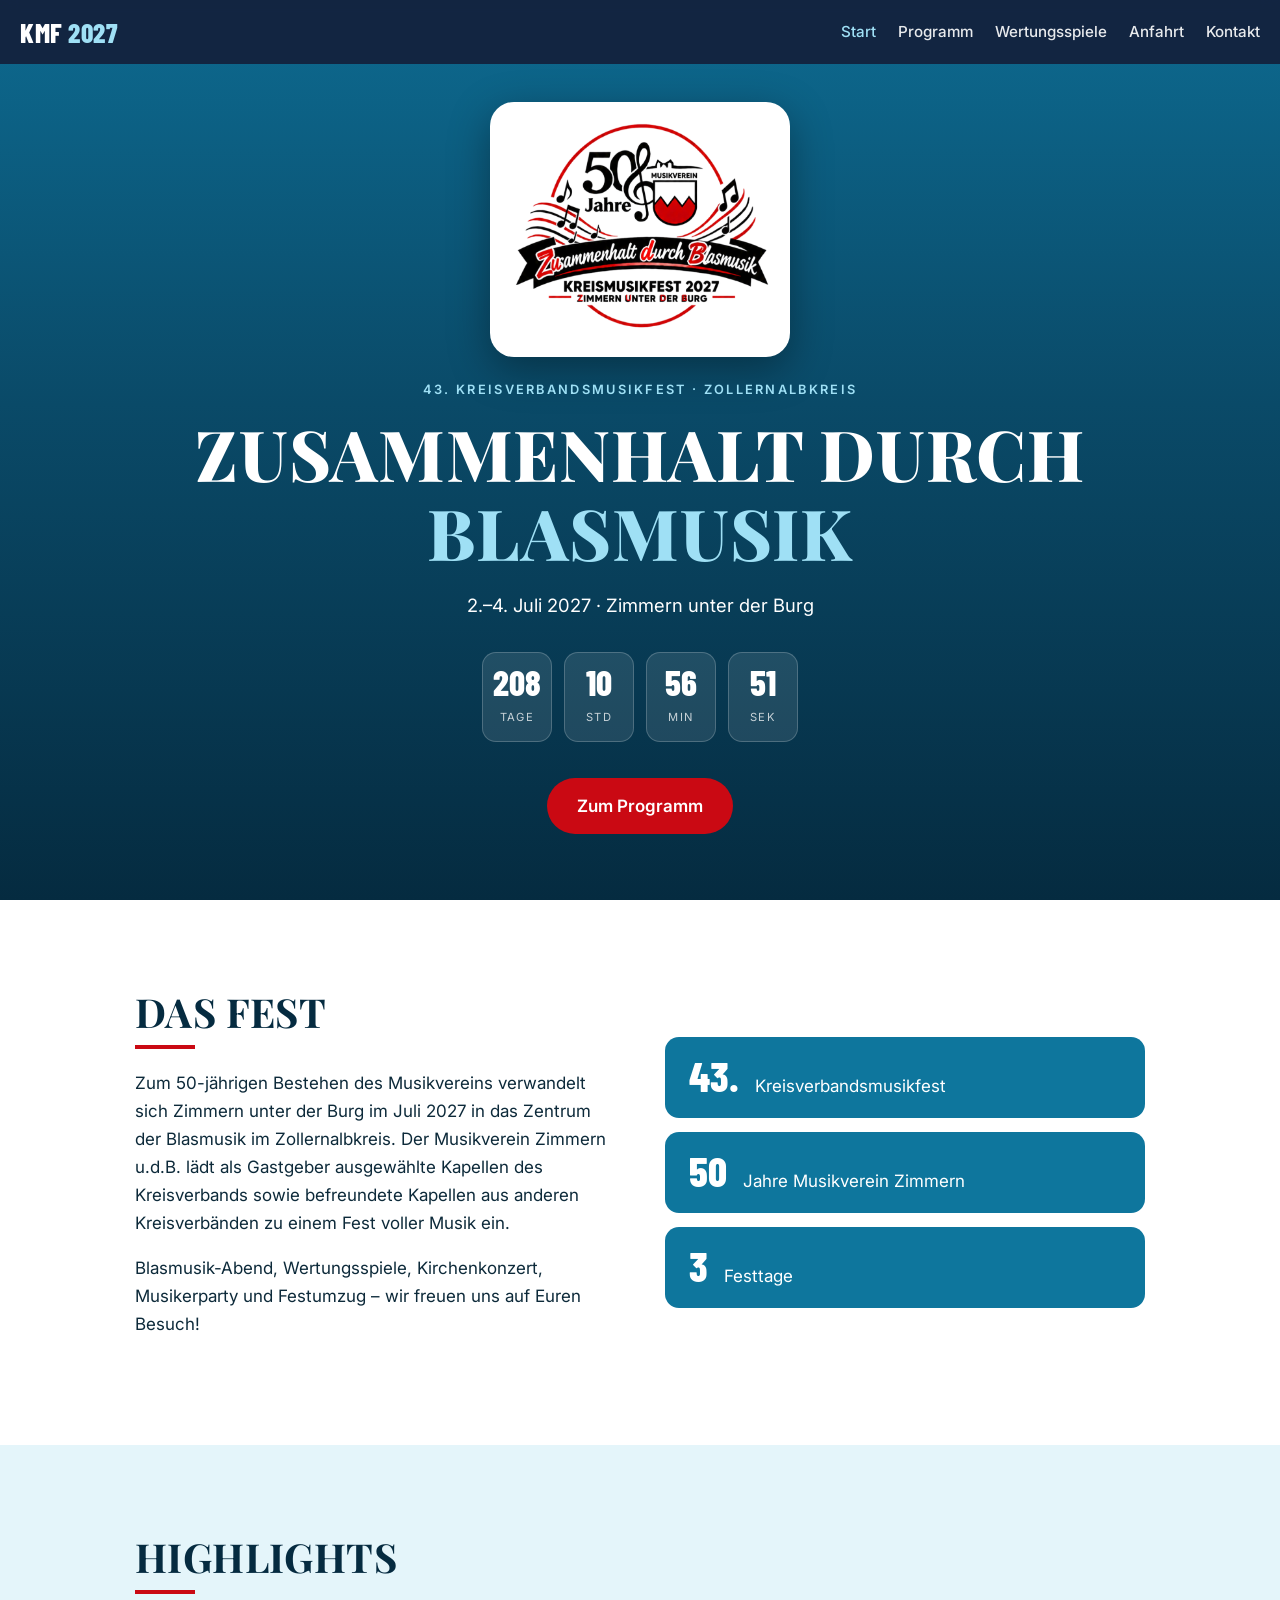
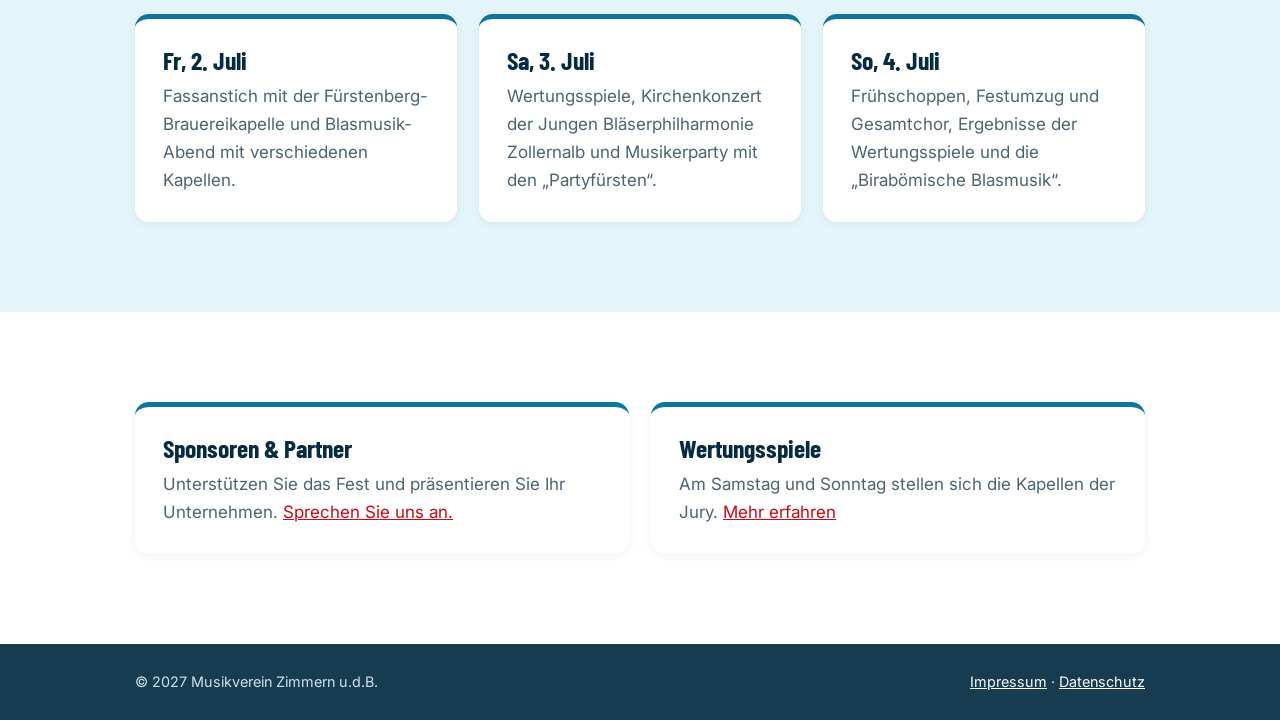
==== index.html @ 0b4ef9af "Pin countdown to German summer time (UTC+2) Co-Authored-By: Claude Sonnet 5.5 <noreply@anthropic.com" ====
<!doctype html>
<html lang="de">
<head>
  <meta charset="utf-8">
  <meta name="viewport" content="width=device-width, initial-scale=1">
  <title>Kreisverbandsmusikfest 2027 – Zimmern unter der Burg</title>
  <meta name="description" content="Kreisverbandsmusikfest 2027 im Zollernalbkreis – ausgerichtet vom Musikverein Zimmern u.d.B.">
  <link rel="preconnect" href="https://fonts.googleapis.com">
  <link rel="preconnect" href="https://fonts.gstatic.com" crossorigin>
  <link href="https://fonts.googleapis.com/css2?family=Barlow+Condensed:wght@600;700;800&family=Playfair+Display:wght@600;700&family=Inter:wght@400;500;600&display=swap" rel="stylesheet">
  <link rel="icon" type="image/png" href="assets/logo.png">
  <link rel="stylesheet" href="css/style.css">
</head>
<body>

<header class="site-header" id="top">
  <a class="brand" href="index.html">KMF <span>2027</span></a>
  <button class="nav-toggle" aria-label="Menü" aria-expanded="false" aria-controls="nav"><span></span><span></span><span></span></button>
  <nav id="nav">
    <a href="index.html" aria-current="page">Start</a>
    <a href="programm.html">Programm</a>
    <a href="wertungsspiele.html">Wertungsspiele</a>
    <a href="anfahrt.html">Anfahrt</a>
    <a href="kontakt.html">Kontakt</a>
  </nav>
</header>

<main>
  <section class="hero">
    <div class="hero-inner">
      <img class="hero-logo" src="assets/logo.png" width="861" height="722" alt="Logo Kreismusikfest 2027 – 50 Jahre Musikverein Zimmern unter der Burg – Zusammenhalt durch Blasmusik">
      <p class="eyebrow">43. Kreisverbandsmusikfest · Zollernalbkreis</p>
      <h1>Zusammenhalt durch <em>Blasmusik</em></h1>
      <p class="hero-date"><span id="festDateText">2.–4. Juli 2027</span> · Zimmern unter der Burg</p>
      <div class="countdown" id="countdown" data-target="2027-07-02T18:00:00+02:00" aria-live="off">
        <div><b id="cd-d">–</b><small>Tage</small></div>
        <div><b id="cd-h">–</b><small>Std</small></div>
        <div><b id="cd-m">–</b><small>Min</small></div>
        <div><b id="cd-s">–</b><small>Sek</small></div>
      </div>
      <a class="btn" href="programm.html">Zum Programm</a>
    </div>
  </section>

  <section id="fest" class="section">
    <div class="wrap two-col">
      <div>
        <h2>Das Fest</h2>
        <p>Zum 50-jährigen Bestehen des Musikvereins verwandelt sich Zimmern unter der Burg im Juli 2027 in das Zentrum der Blasmusik im Zollernalbkreis. Der Musikverein Zimmern u.d.B. lädt als Gastgeber ausgewählte Kapellen des Kreisverbands sowie befreundete Kapellen aus anderen Kreisverbänden zu einem Fest voller Musik ein.</p>
        <p>Blasmusik-Abend, Wertungsspiele, Kirchenkonzert, Musikerparty und Festumzug – wir freuen uns auf Euren Besuch!</p>
      </div>
      <ul class="facts">
        <li><b>43.</b><span>Kreisverbandsmusikfest</span></li>
        <li><b>50</b><span>Jahre Musikverein Zimmern</span></li>
        <li><b>3</b><span>Festtage</span></li>
      </ul>
    </div>
  </section>

  <section class="section alt">
    <div class="wrap">
      <h2>Highlights</h2>
      <div class="cards three">
        <a class="card link" href="programm.html#freitag"><h3>Fr, 2. Juli</h3><p>Fassanstich mit der Fürstenberg-Brauereikapelle und Blasmusik-Abend mit verschiedenen Kapellen.</p></a>
        <a class="card link" href="programm.html#samstag"><h3>Sa, 3. Juli</h3><p>Wertungsspiele, Kirchenkonzert der Jungen Bläserphilharmonie Zollernalb und Musikerparty mit den „Partyfürsten“.</p></a>
        <a class="card link" href="programm.html#sonntag"><h3>So, 4. Juli</h3><p>Frühschoppen, Festumzug und Gesamtchor, Ergebnisse der Wertungsspiele und die „Birabömische Blasmusik“.</p></a>
      </div>
    </div>
  </section>

  <section id="partner" class="section">
    <div class="wrap cards">
      <div class="card"><h3>Sponsoren &amp; Partner</h3><p>Unterstützen Sie das Fest und präsentieren Sie Ihr Unternehmen. <a href="kontakt.html">Sprechen Sie uns an.</a></p></div>
      <div class="card"><h3>Wertungsspiele</h3><p>Am Samstag und Sonntag stellen sich die Kapellen der Jury. <a href="wertungsspiele.html">Mehr erfahren</a></p></div>
    </div>
  </section>
</main>

<footer>
  <div class="wrap">
    <span>© 2027 Musikverein Zimmern u.d.B.</span>
    <span><a href="impressum.html">Impressum</a> · <a href="datenschutz.html">Datenschutz</a></span>
  </div>
</footer>

<script src="js/main.js"></script>
</body>
</html>
---- css/style.css ----
:root {
  --navy: #052b40;
  --navy-2: #0d6a90;
  --blue: #0e769d;
  --band: #173c4f;
  --red: #ca0913;
  --accent: #9fe0f5;
  --bg: #fff;
  --alt: #e4f5fa;
  --text: #0d2a3a;
  --muted: #4a6472;
  --radius: 14px;
}
* { box-sizing: border-box; }
html { scroll-behavior: smooth; scroll-padding-top: 72px; }
body { margin: 0; font: 17px/1.65 Inter, system-ui, sans-serif; color: var(--text); background: var(--bg); }
h3, .brand { font-family: "Barlow Condensed", Impact, sans-serif; line-height: 1.05; }
a { color: var(--red); }
.wrap { max-width: 1050px; margin: 0 auto; padding: 0 20px; }

/* header */
.site-header { position: fixed; inset: 0 0 auto 0; z-index: 10; height: 64px; display: flex; align-items: center; justify-content: space-between; padding: 0 20px; background: rgba(20,33,61,.94); backdrop-filter: blur(8px); }
.brand { color: #fff; text-decoration: none; font-size: 1.7rem; font-weight: 800; letter-spacing: .02em; }
.brand span { color: var(--accent); }
nav { display: flex; gap: 22px; }
nav a { color: #fff; text-decoration: none; font-weight: 500; font-size: .95rem; opacity: .9; }
nav a:hover { color: var(--accent); opacity: 1; }
.nav-toggle { display: none; background: none; border: 0; padding: 8px; cursor: pointer; }
.nav-toggle span { display: block; width: 24px; height: 2px; background: #fff; margin: 5px 0; }

/* hero */
.hero { min-height: 100svh; display: grid; place-items: center; text-align: center; color: #fff; padding: 100px 20px 60px;
  background: linear-gradient(180deg, var(--navy-2) 0%, #0a4a68 45%, var(--navy) 100%); }
.eyebrow { text-transform: uppercase; letter-spacing: .18em; font-size: .8rem; color: var(--accent); font-weight: 600; margin: 0 0 14px; }
.hero h1 { font-size: clamp(3rem, 10vw, 7rem); font-weight: 800; margin: 0 0 18px; text-transform: uppercase; }
.hero h1 em { font-style: normal; color: var(--accent); }
.hero-date { font-size: 1.15rem; margin: 0 0 32px; }
.countdown { display: flex; justify-content: center; gap: 12px; margin-bottom: 36px; }
.countdown div { background: rgba(255,255,255,.1); border: 1px solid rgba(255,255,255,.2); border-radius: var(--radius); padding: 12px 8px; min-width: 70px; }
.countdown b { display: block; font: 800 2.2rem/1 "Barlow Condensed", sans-serif; }
.countdown small { font-size: .7rem; text-transform: uppercase; letter-spacing: .12em; opacity: .75; }
.btn { display: inline-block; background: var(--red); color: #fff; font-weight: 600; padding: 14px 30px; border-radius: 999px; text-decoration: none; transition: transform .15s, box-shadow .15s; }
.btn:hover { transform: translateY(-2px); box-shadow: 0 8px 20px rgba(0,0,0,.25); }
.btn.ghost { background: transparent; border: 2px solid var(--red); color: var(--red); }

/* sections */
.section { padding: 90px 0; }
.section.alt { background: var(--alt); }
h2 { font-size: clamp(2.2rem, 5vw, 3.2rem); text-transform: uppercase; color: var(--navy); margin: 0 0 20px; }
h2::after { content: ""; display: block; width: 60px; height: 4px; background: var(--red); margin-top: 10px; }
.two-col { display: grid; grid-template-columns: 1fr 1fr; gap: 50px; align-items: center; }
.facts { list-style: none; margin: 0; padding: 0; display: grid; gap: 14px; }
.facts li { background: var(--blue); color: #fff; border-radius: var(--radius); padding: 18px 24px; display: flex; align-items: baseline; gap: 16px; }
.facts b { font: 800 2.6rem/1 "Barlow Condensed", sans-serif; color: #fff; }
.note { color: var(--muted); margin-top: 0; }

/* program */
.tabs { display: flex; flex-wrap: wrap; gap: 8px; margin: 24px 0; }
.tabs button { font: 600 1rem Inter, sans-serif; border: 2px solid var(--navy); background: transparent; color: var(--navy); padding: 8px 22px; border-radius: 999px; cursor: pointer; }
.tabs button[aria-selected="true"] { background: var(--navy); color: #fff; }
.day article { display: flex; gap: 22px; background: #fff; border-radius: var(--radius); padding: 18px 22px; margin-bottom: 12px; border-left: 5px solid var(--red); box-shadow: 0 2px 10px rgba(20,33,61,.06); }
.day time { font: 800 1.7rem/1.2 "Barlow Condensed", sans-serif; color: var(--red); min-width: 64px; }
.day h3 { margin: 0 0 4px; font-size: 1.4rem; color: var(--navy); }
.day p { margin: 0; color: var(--muted); }
[hidden] { display: none !important; }

.map { width: 100%; height: 320px; border: 0; border-radius: var(--radius); }
.cards { display: grid; grid-template-columns: repeat(2, 1fr); gap: 22px; }
.card { background: #fff; border-radius: var(--radius); padding: 28px; box-shadow: 0 2px 10px rgba(20,33,61,.06); border-top: 5px solid var(--blue); }
.card h3 { font-size: 1.6rem; color: var(--navy); margin: 0 0 8px; }
.card p { margin: 0; color: var(--muted); }

footer { background: var(--band); color: #cfe3ec; padding: 26px 0; font-size: .9rem; }
footer .wrap { display: flex; justify-content: space-between; flex-wrap: wrap; gap: 10px; }
footer a { color: #fff; }

/* mobile */
@media (max-width: 800px) {
  .nav-toggle { display: block; }
  nav { position: absolute; top: 64px; left: 0; right: 0; flex-direction: column; gap: 0; background: var(--navy); display: none; }
  nav.open { display: flex; }
  nav a { padding: 16px 20px; border-top: 1px solid rgba(255,255,255,.1); }
  .two-col, .cards { grid-template-columns: 1fr; gap: 28px; }
  .section { padding: 64px 0; }
  .countdown { gap: 8px; }
  .countdown div { min-width: 62px; }
}
@media (prefers-reduced-motion: reduce) { html { scroll-behavior: auto; } .btn { transition: none; } }

/* legal pages */
.legal { max-width: 760px; }
.legal h3 { font-size: 1.5rem; font-weight: 700; letter-spacing: .01em; color: var(--navy); margin: 2rem 0 .4rem; }
.legal p { margin: 0 0 1rem; }

/* sub pages */
nav a[aria-current="page"] { color: var(--accent); opacity: 1; }
.page-head { background: linear-gradient(160deg, var(--navy-2), var(--navy)); color: #fff; padding: 120px 0 44px; }
.page-head h1 { font-size: clamp(2.4rem, 7vw, 4rem); text-transform: uppercase; margin: 0 0 6px; }
.page-head p { margin: 0; color: var(--accent); font-weight: 500; }
.cards.three { grid-template-columns: repeat(3, 1fr); }
.card.link { text-decoration: none; color: inherit; transition: transform .15s, box-shadow .15s; }
.card.link:hover { transform: translateY(-3px); box-shadow: 0 10px 24px rgba(20,33,61,.14); }
.two-col.top { align-items: start; }

/* contact form */
.form { display: grid; gap: 16px; }
.form label { display: grid; gap: 6px; font-weight: 500; font-size: .95rem; }
.form input[type=text], .form input[type=email], .form textarea { font: inherit; padding: 12px 14px; border: 2px solid #d5d9e3; border-radius: 10px; background: #fff; color: var(--text); }
.form input:focus, .form textarea:focus { outline: none; border-color: var(--navy); }
.form .check { display: flex; gap: 10px; align-items: flex-start; font-weight: 400; font-size: .88rem; color: var(--muted); }
.form .check input { margin-top: 5px; }
.form .btn { border: 0; cursor: pointer; font: 600 1rem Inter, sans-serif; justify-self: start; }
.form .btn:disabled { opacity: .6; cursor: wait; }
.hp { position: absolute; left: -9999px; width: 1px; height: 1px; overflow: hidden; }
.form-status { margin: 0; font-weight: 500; min-height: 1.5em; }
.form-status.ok { color: #1b7a3d; }
.form-status.err { color: var(--red); }

@media (max-width: 800px) {
  .cards.three { grid-template-columns: 1fr; }
  .page-head { padding-top: 100px; }
}

/* logo & flyer content */
.hero-logo { display: block; width: min(300px, 70vw); height: auto; margin: 0 auto 22px; background: #fff; border-radius: 24px; padding: 10px; box-shadow: 0 12px 40px rgba(0,0,0,.35); }
.hero h1 { font-size: clamp(2.6rem, 8vw, 5.5rem); }
.hero { padding-top: 96px; }
.day-card { display: flex; gap: 26px; align-items: flex-start; background: #fff; border-radius: var(--radius); padding: 22px 26px; margin-bottom: 18px; border-left: 6px solid var(--red); box-shadow: 0 2px 10px rgba(20,33,61,.08); }
.day-card .date { text-align: center; min-width: 70px; color: var(--navy); }
.day-card .date b { display: block; font: 800 3.4rem/1 "Barlow Condensed", sans-serif; }
.day-card .date span { text-transform: uppercase; font-weight: 600; letter-spacing: .08em; font-size: .85rem; }
.day-card h2 { font-size: 2rem; margin: 0 0 8px; }
.day-card h2::after { display: none; }
.day-card ul { margin: 0; padding-left: 20px; }
.day-card li { margin-bottom: 4px; }
@media (max-width: 600px) { .day-card { flex-direction: column; gap: 10px; } .day-card .date { text-align: left; } .day-card .date b, .day-card .date span { display: inline; } .day-card .date b { font-size: 2.6rem; margin-right: 6px; } }

/* flyer-style serif titles */
h1, h2 { font-family: "Playfair Display", Georgia, serif; font-weight: 700; line-height: 1.12; letter-spacing: .01em; }
.hero h1 { font-size: clamp(2.1rem, 6.2vw, 4.4rem); }
.page-head h1 { font-size: clamp(2rem, 6vw, 3.2rem); }
h2 { font-size: clamp(1.7rem, 4vw, 2.5rem); }
.day-card h2 { font-size: 1.7rem; }
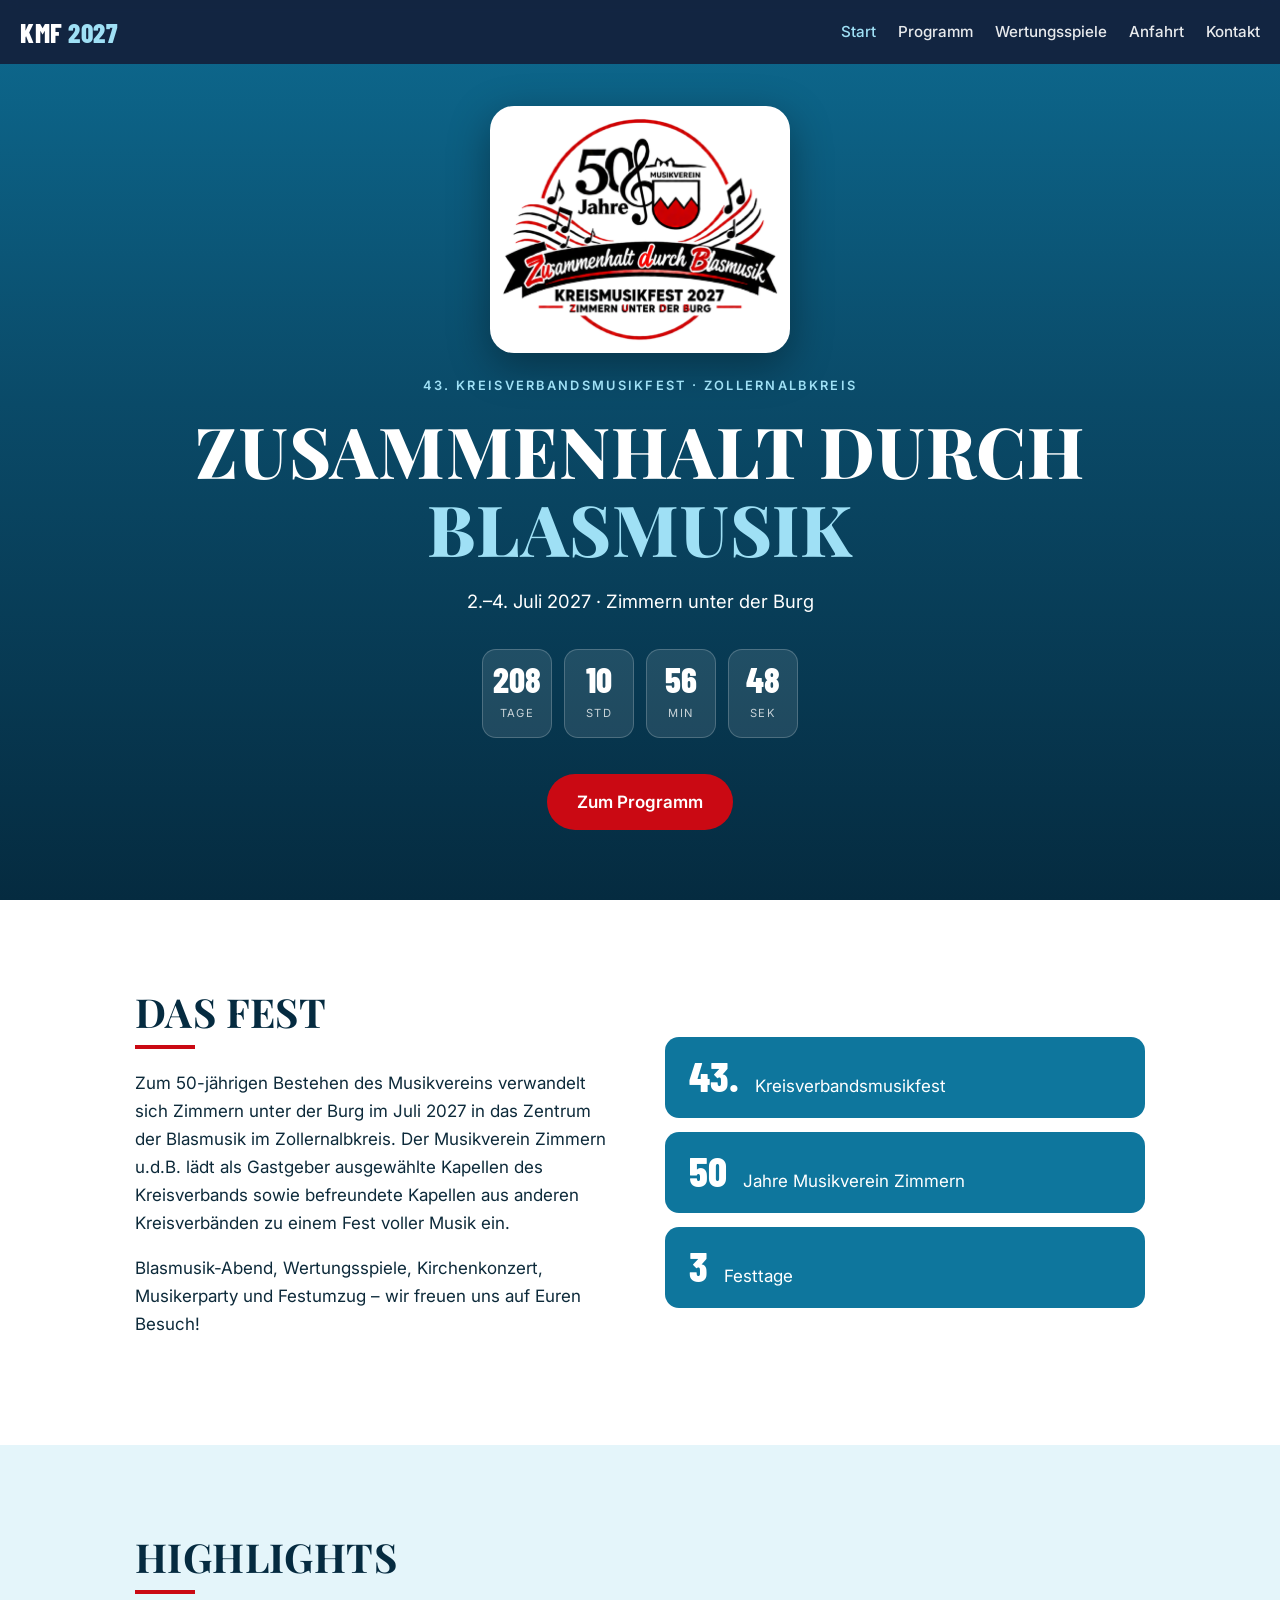
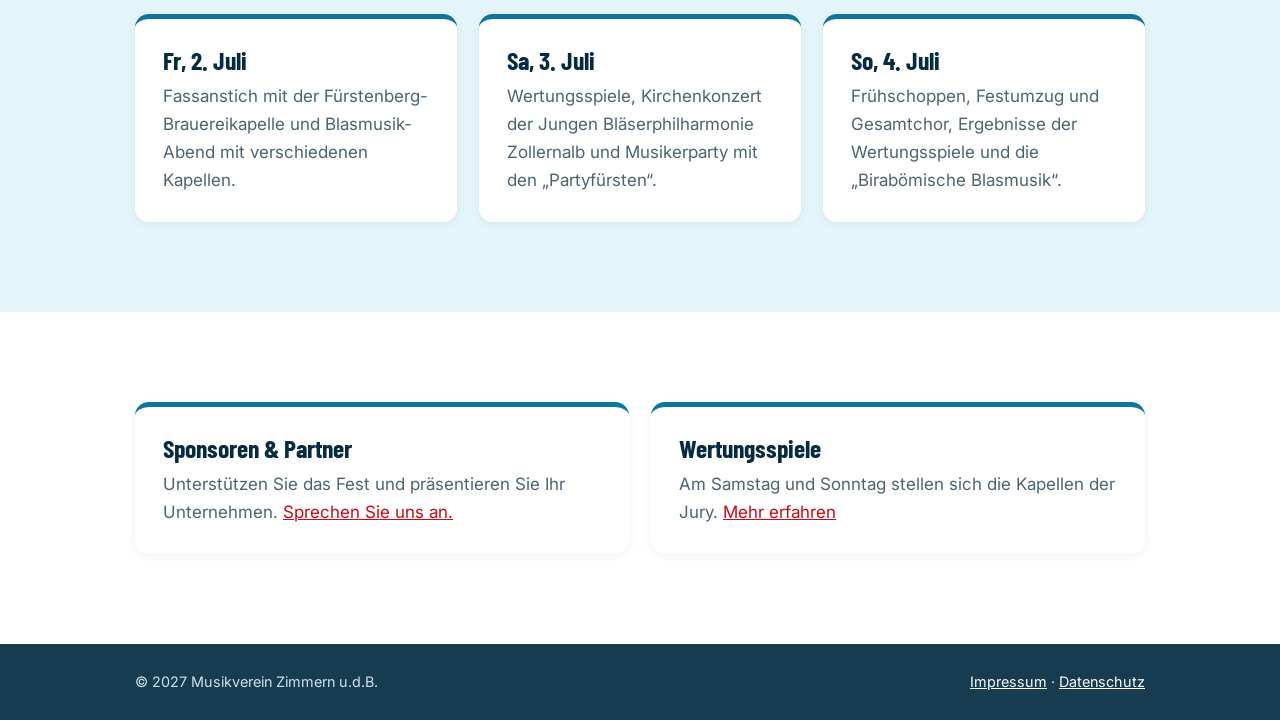
==== commit 397df396: "Use official festival logo and add band logos to program Co-Authored-By: Claude Sonnet 5.5 <noreply@" ====
--- a/index.html
+++ b/index.html
@@ -28,7 +28,7 @@
 <main>
   <section class="hero">
     <div class="hero-inner">
-      <img class="hero-logo" src="assets/logo.png" width="861" height="722" alt="Logo Kreismusikfest 2027 – 50 Jahre Musikverein Zimmern unter der Burg – Zusammenhalt durch Blasmusik">
+      <img class="hero-logo" src="assets/logo.png" width="1125" height="913" alt="Logo Kreismusikfest 2027 – 50 Jahre Musikverein Zimmern unter der Burg – Zusammenhalt durch Blasmusik">
       <p class="eyebrow">43. Kreisverbandsmusikfest · Zollernalbkreis</p>
       <h1>Zusammenhalt durch <em>Blasmusik</em></h1>
       <p class="hero-date"><span id="festDateText">2.–4. Juli 2027</span> · Zimmern unter der Burg</p>
--- a/css/style.css
+++ b/css/style.css
@@ -141,3 +141,9 @@
 .page-head h1 { font-size: clamp(2rem, 6vw, 3.2rem); }
 h2 { font-size: clamp(1.7rem, 4vw, 2.5rem); }
 .day-card h2 { font-size: 1.7rem; }
+
+/* band logos in the program */
+.day-card > div:nth-child(2) { flex: 1; }
+.day-logos { margin-left: auto; display: flex; align-items: center; align-self: center; }
+.day-logos img { height: 96px; width: auto; max-width: 200px; object-fit: contain; }
+@media (max-width: 600px) { .day-logos { margin-left: 0; } .day-logos img { height: 80px; } }
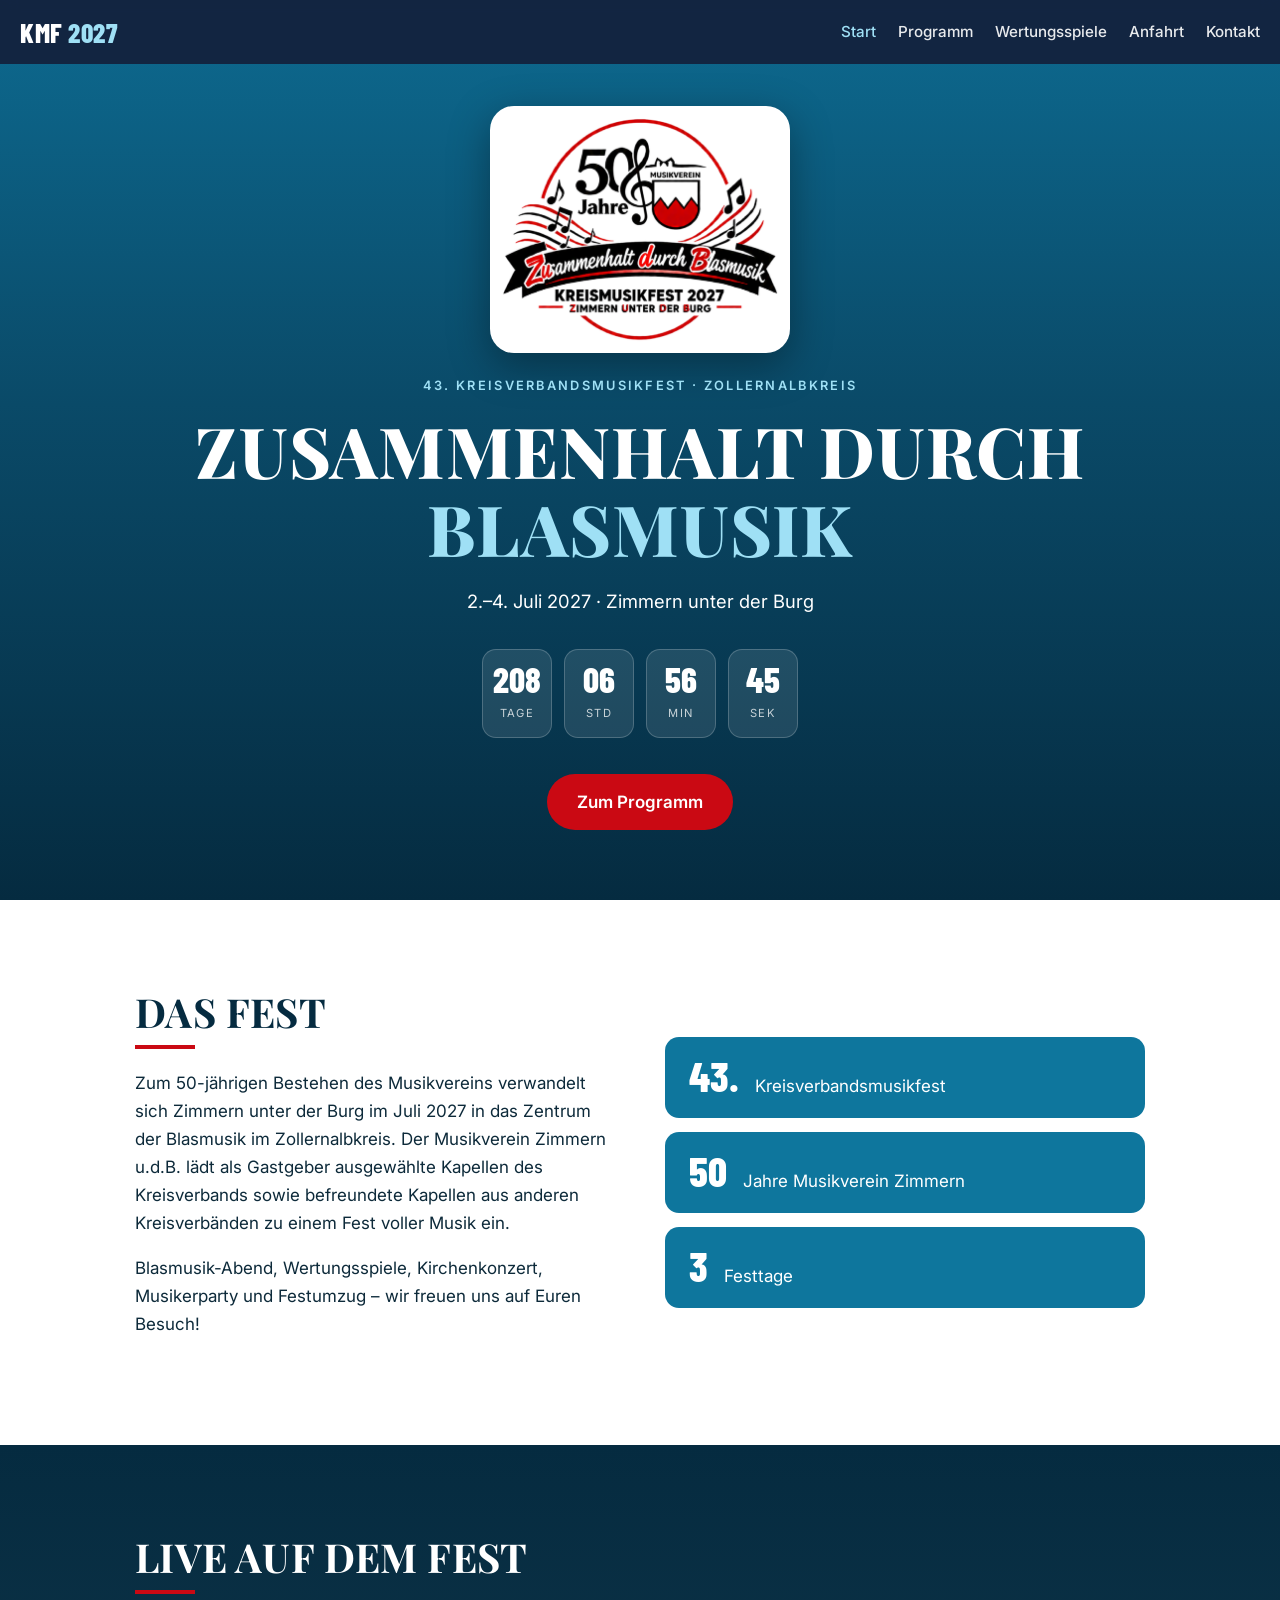
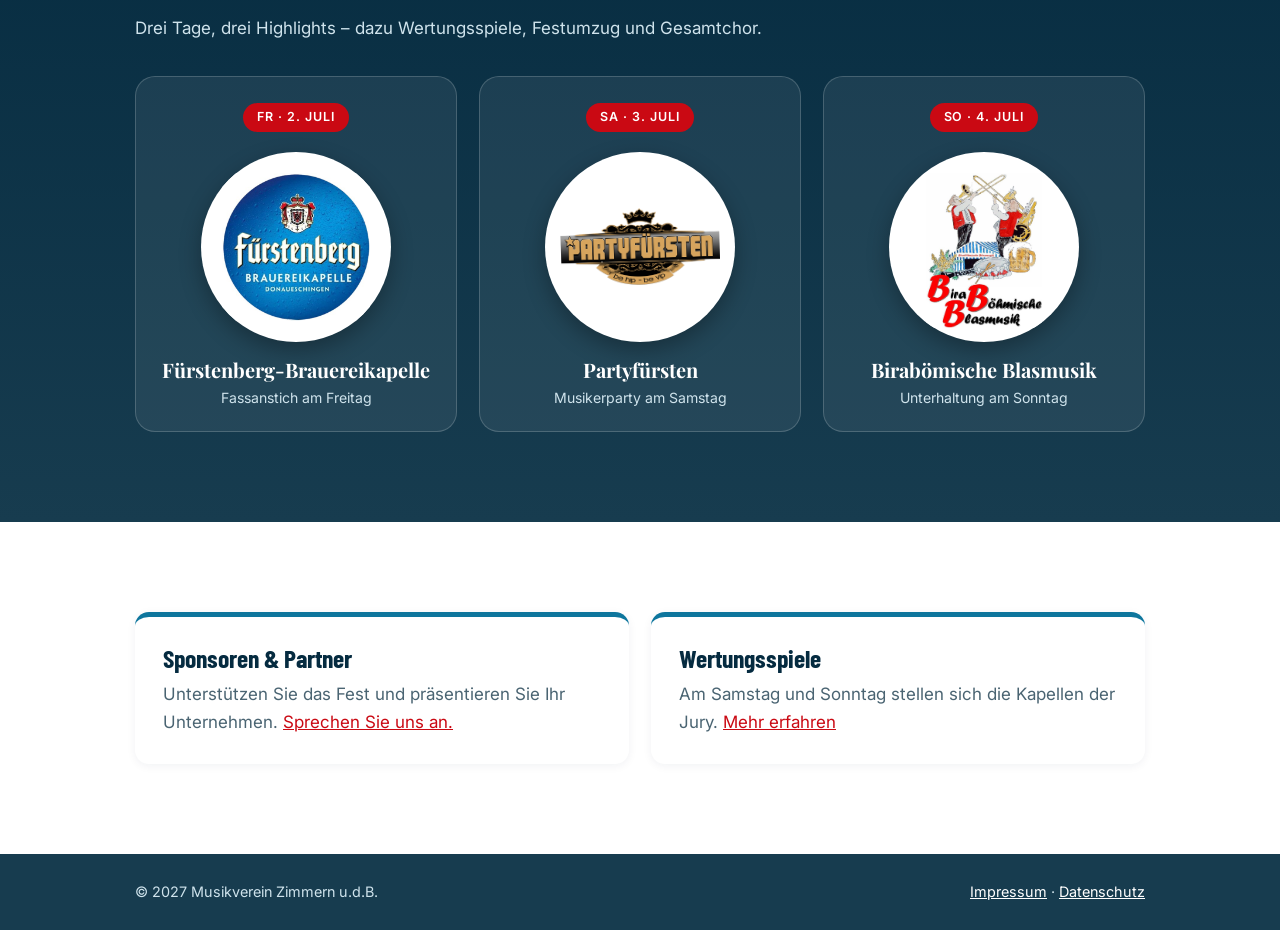
==== commit f5ddf156: "Add band lineup with logos to start page, countdown to 14:00 Co-Authored-By: Claude Sonnet 5.5 <nore" ====
--- a/index.html
+++ b/index.html
@@ -32,7 +32,7 @@
       <p class="eyebrow">43. Kreisverbandsmusikfest · Zollernalbkreis</p>
       <h1>Zusammenhalt durch <em>Blasmusik</em></h1>
       <p class="hero-date"><span id="festDateText">2.–4. Juli 2027</span> · Zimmern unter der Burg</p>
-      <div class="countdown" id="countdown" data-target="2027-07-02T18:00:00+02:00" aria-live="off">
+      <div class="countdown" id="countdown" data-target="2027-07-02T14:00:00+02:00" aria-live="off">
         <div><b id="cd-d">–</b><small>Tage</small></div>
         <div><b id="cd-h">–</b><small>Std</small></div>
         <div><b id="cd-m">–</b><small>Min</small></div>
@@ -57,13 +57,29 @@
     </div>
   </section>
 
-  <section class="section alt">
+  <section class="section lineup">
     <div class="wrap">
-      <h2>Highlights</h2>
-      <div class="cards three">
-        <a class="card link" href="programm.html#freitag"><h3>Fr, 2. Juli</h3><p>Fassanstich mit der Fürstenberg-Brauereikapelle und Blasmusik-Abend mit verschiedenen Kapellen.</p></a>
-        <a class="card link" href="programm.html#samstag"><h3>Sa, 3. Juli</h3><p>Wertungsspiele, Kirchenkonzert der Jungen Bläserphilharmonie Zollernalb und Musikerparty mit den „Partyfürsten“.</p></a>
-        <a class="card link" href="programm.html#sonntag"><h3>So, 4. Juli</h3><p>Frühschoppen, Festumzug und Gesamtchor, Ergebnisse der Wertungsspiele und die „Birabömische Blasmusik“.</p></a>
+      <h2>Live auf dem Fest</h2>
+      <p class="lead">Drei Tage, drei Highlights – dazu Wertungsspiele, Festumzug und Gesamtchor.</p>
+      <div class="lineup-grid">
+        <a class="act" href="programm.html#freitag">
+          <span class="act-day">Fr · 2. Juli</span>
+          <span class="act-logo"><img src="assets/bands/fuerstenberg.jpg" alt="Fürstenberg-Brauereikapelle Donaueschingen" width="500" height="501" loading="lazy"></span>
+          <strong>Fürstenberg-Brauereikapelle</strong>
+          <small>Fassanstich am Freitag</small>
+        </a>
+        <a class="act" href="programm.html#samstag">
+          <span class="act-day">Sa · 3. Juli</span>
+          <span class="act-logo wide"><img src="assets/bands/partyfuersten.png" alt="Partyfürsten – be hip, be vip" width="700" height="338" loading="lazy"></span>
+          <strong>Partyfürsten</strong>
+          <small>Musikerparty am Samstag</small>
+        </a>
+        <a class="act" href="programm.html#sonntag">
+          <span class="act-day">So · 4. Juli</span>
+          <span class="act-logo"><img src="assets/bands/birabboehmische.jpg" alt="Birabömische Blasmusik" width="600" height="801" loading="lazy"></span>
+          <strong>Birabömische Blasmusik</strong>
+          <small>Unterhaltung am Sonntag</small>
+        </a>
       </div>
     </div>
   </section>
--- a/css/style.css
+++ b/css/style.css
@@ -147,3 +147,20 @@
 .day-logos { margin-left: auto; display: flex; align-items: center; align-self: center; }
 .day-logos img { height: 96px; width: auto; max-width: 200px; object-fit: contain; }
 @media (max-width: 600px) { .day-logos { margin-left: 0; } .day-logos img { height: 80px; } }
+
+/* lineup on the start page */
+.lineup { background: linear-gradient(180deg, var(--navy), var(--band)); color: #fff; }
+.lineup h2 { color: #fff; }
+.lineup .lead { color: #cfe3ec; margin: 0 0 34px; }
+.lineup-grid { display: grid; grid-template-columns: repeat(3, 1fr); gap: 22px; }
+.act { display: flex; flex-direction: column; align-items: center; text-align: center; gap: 6px; padding: 26px 22px 24px; border-radius: 20px; text-decoration: none; color: #fff; background: rgba(255,255,255,.07); border: 1px solid rgba(255,255,255,.18); transition: transform .2s, background .2s, box-shadow .2s; }
+.act:hover { transform: translateY(-6px); background: rgba(255,255,255,.13); box-shadow: 0 16px 34px rgba(0,0,0,.35); }
+.act-day { background: var(--red); color: #fff; font-weight: 600; font-size: .78rem; letter-spacing: .08em; text-transform: uppercase; padding: 4px 14px; border-radius: 999px; }
+.act-logo { display: grid; place-items: center; width: 190px; height: 190px; margin: 14px 0 10px; background: #fff; border-radius: 50%; overflow: hidden; box-shadow: 0 8px 22px rgba(0,0,0,.3); transition: transform .3s; }
+.act:hover .act-logo { transform: scale(1.05) rotate(-2deg); }
+.act-logo img { max-width: 78%; max-height: 78%; width: auto; height: auto; object-fit: contain; }
+.act-logo.wide img { max-width: 84%; }
+.act strong { font: 700 1.25rem/1.2 "Playfair Display", Georgia, serif; }
+.act small { color: #cfe3ec; font-size: .88rem; line-height: 1.4; }
+@media (max-width: 800px) { .lineup-grid { grid-template-columns: 1fr; } .act-logo { width: 170px; height: 170px; } }
+@media (prefers-reduced-motion: reduce) { .act, .act-logo { transition: none; } .act:hover, .act:hover .act-logo { transform: none; } }
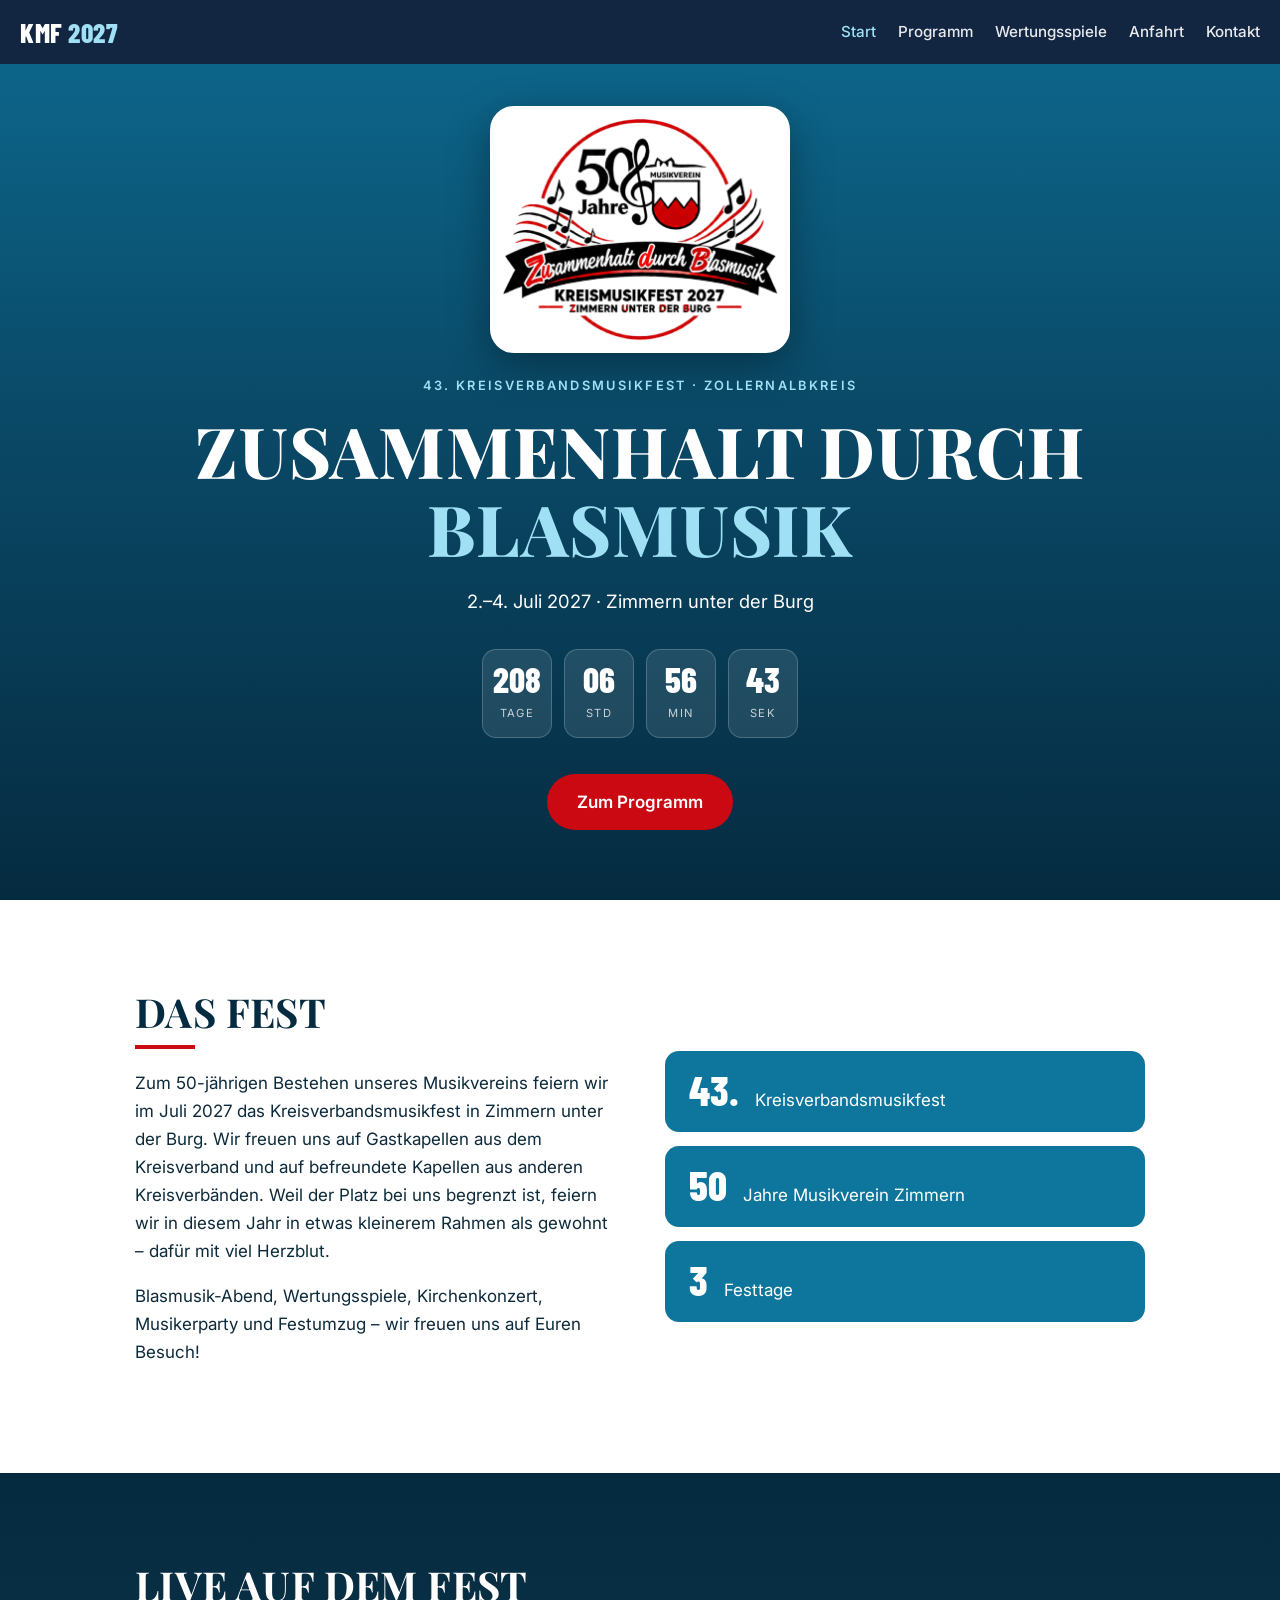
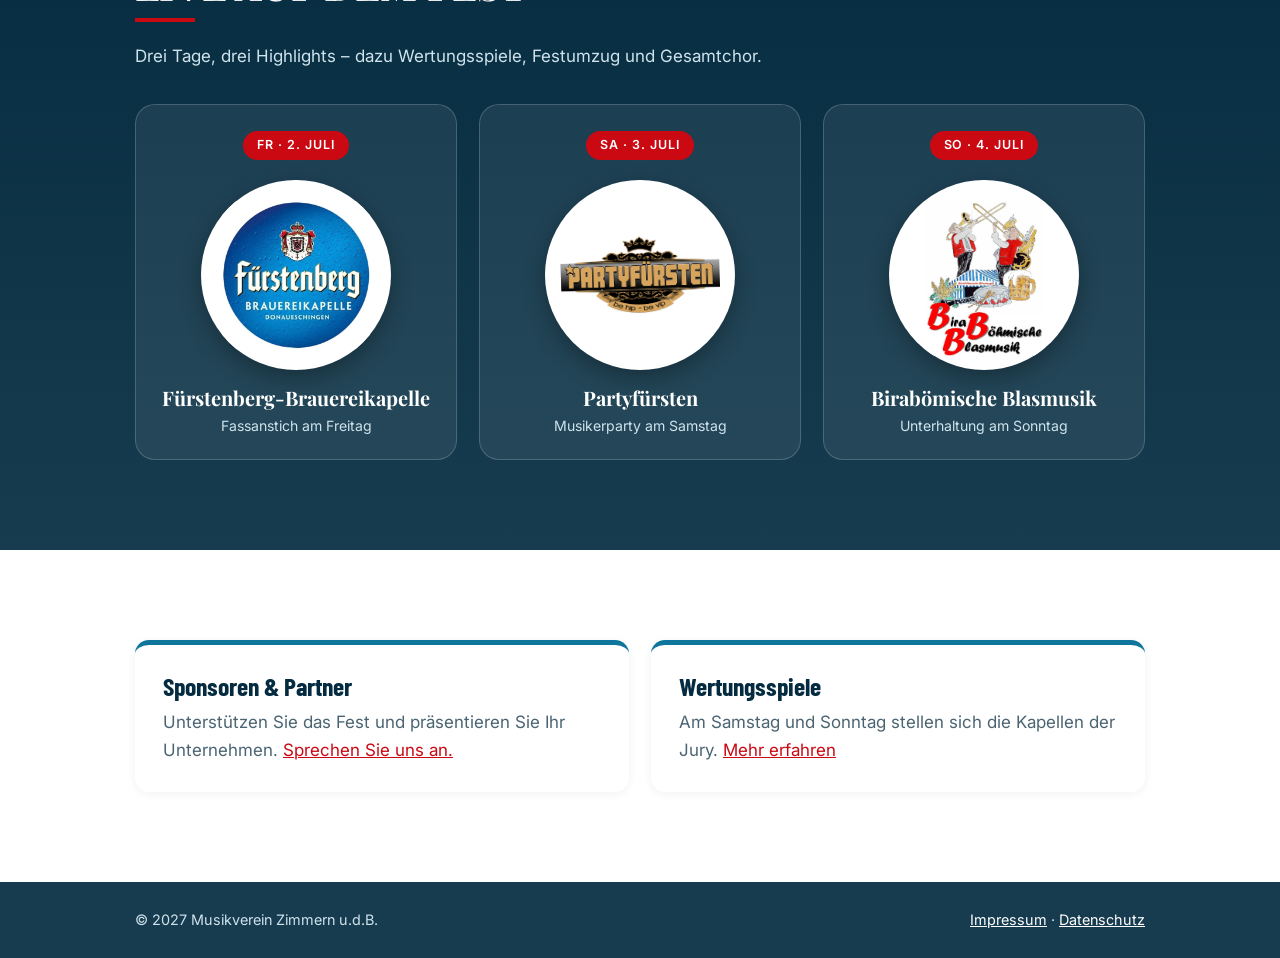
==== commit 9a094dba: "Reword festival description Co-Authored-By: Claude Sonnet 5.5 <noreply@anthropic.com>" ====
--- a/index.html
+++ b/index.html
@@ -46,7 +46,7 @@
     <div class="wrap two-col">
       <div>
         <h2>Das Fest</h2>
-        <p>Zum 50-jährigen Bestehen des Musikvereins verwandelt sich Zimmern unter der Burg im Juli 2027 in das Zentrum der Blasmusik im Zollernalbkreis. Der Musikverein Zimmern u.d.B. lädt als Gastgeber ausgewählte Kapellen des Kreisverbands sowie befreundete Kapellen aus anderen Kreisverbänden zu einem Fest voller Musik ein.</p>
+        <p>Zum 50-jährigen Bestehen unseres Musikvereins feiern wir im Juli 2027 das Kreisverbandsmusikfest in Zimmern unter der Burg. Wir freuen uns auf Gastkapellen aus dem Kreisverband und auf befreundete Kapellen aus anderen Kreisverbänden. Weil der Platz bei uns begrenzt ist, feiern wir in diesem Jahr in etwas kleinerem Rahmen als gewohnt – dafür mit viel Herzblut.</p>
         <p>Blasmusik-Abend, Wertungsspiele, Kirchenkonzert, Musikerparty und Festumzug – wir freuen uns auf Euren Besuch!</p>
       </div>
       <ul class="facts">
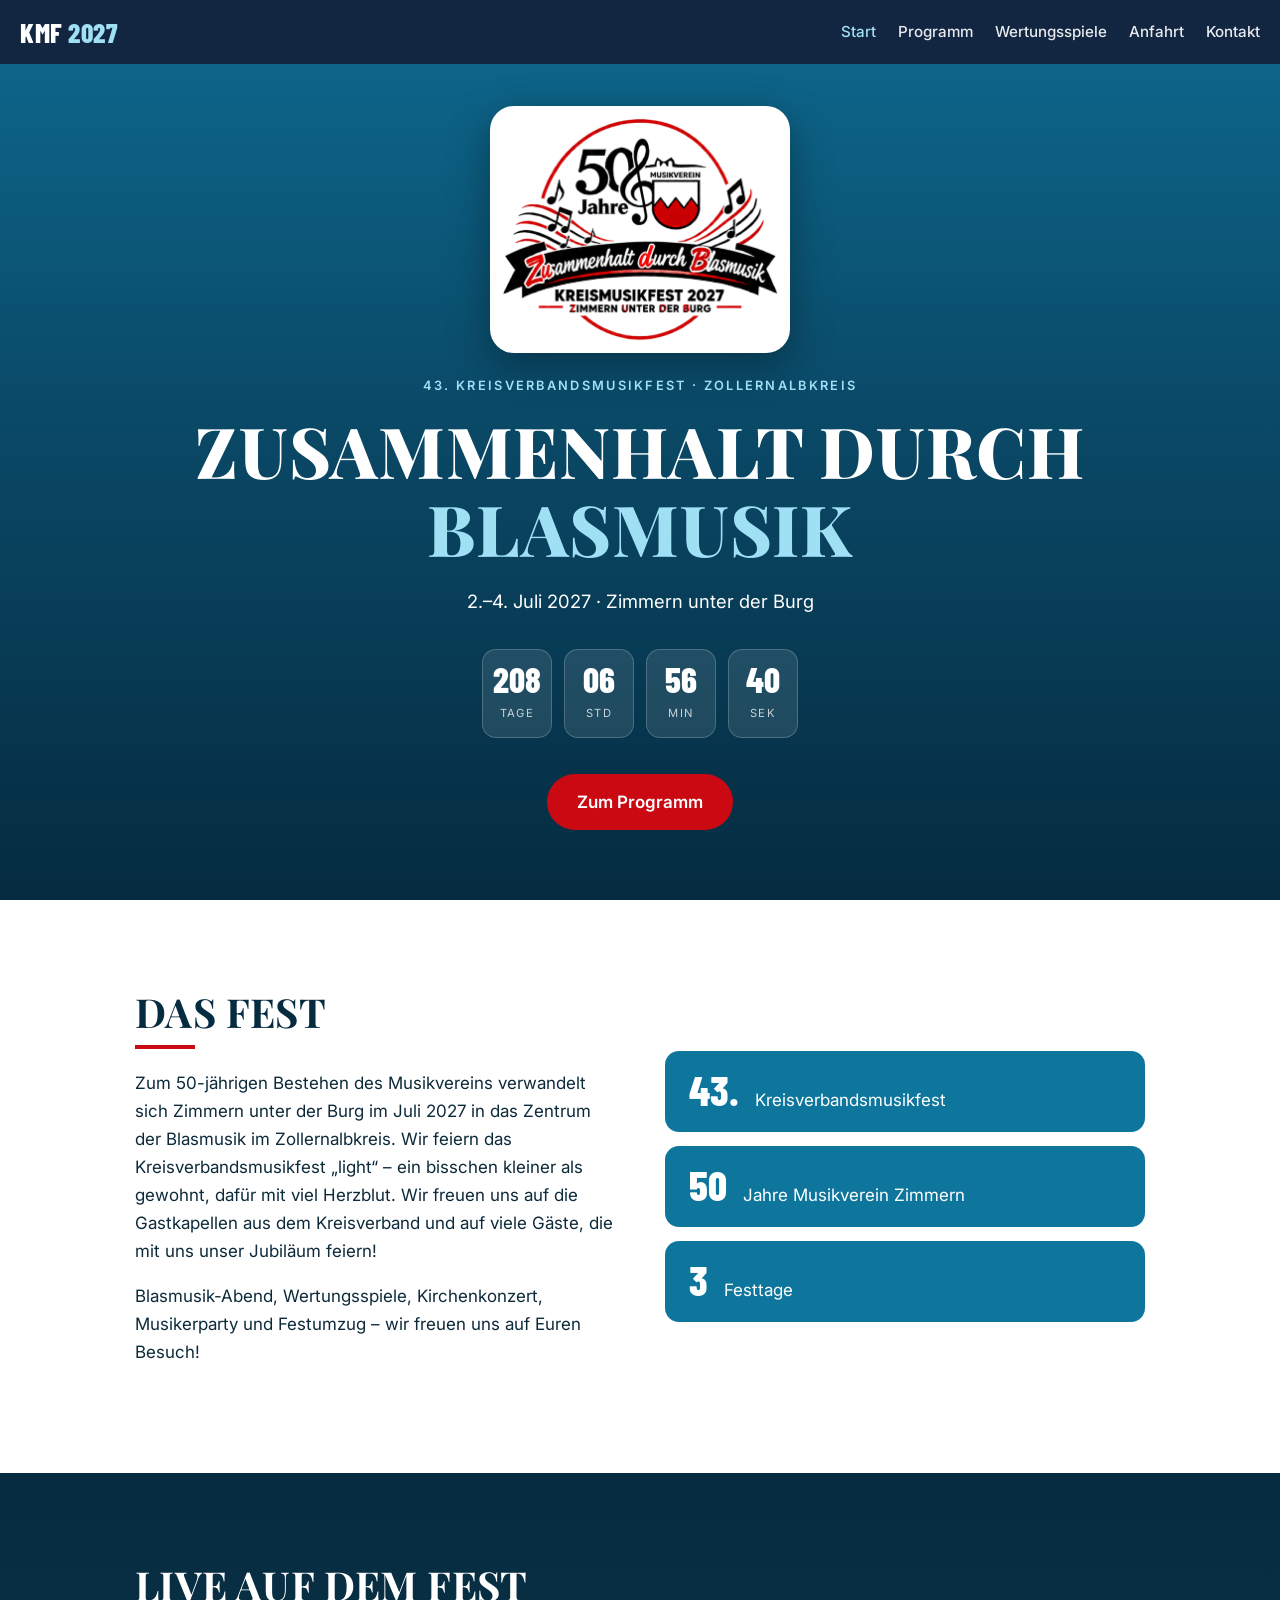
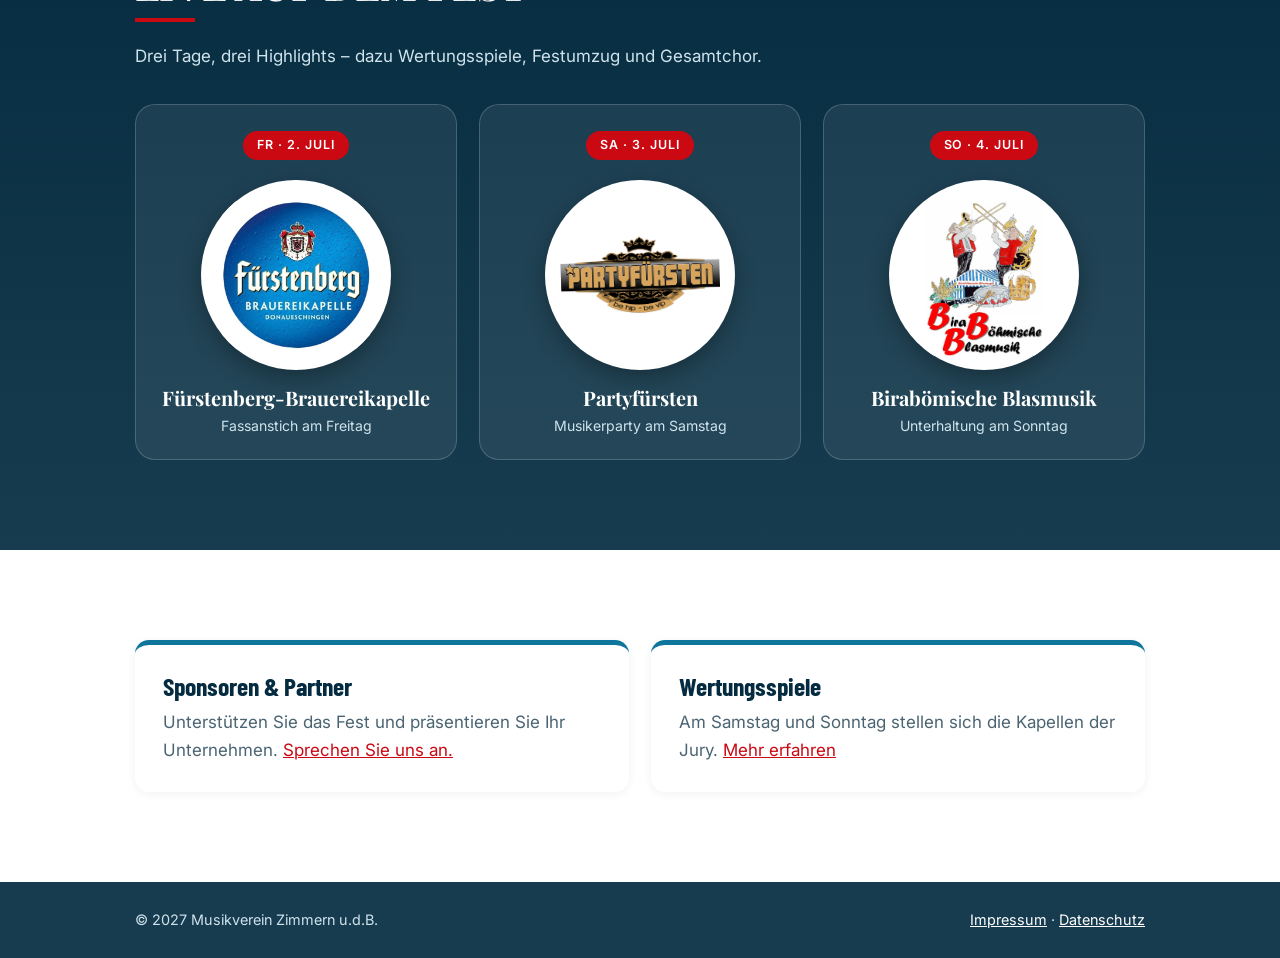
==== commit c764c2b9: "Describe the fest as Kreisverbandsmusikfest light Co-Authored-By: Claude Sonnet 5.5 <noreply@anthrop" ====
--- a/index.html
+++ b/index.html
@@ -46,7 +46,7 @@
     <div class="wrap two-col">
       <div>
         <h2>Das Fest</h2>
-        <p>Zum 50-jährigen Bestehen unseres Musikvereins feiern wir im Juli 2027 das Kreisverbandsmusikfest in Zimmern unter der Burg. Wir freuen uns auf Gastkapellen aus dem Kreisverband und auf befreundete Kapellen aus anderen Kreisverbänden. Weil der Platz bei uns begrenzt ist, feiern wir in diesem Jahr in etwas kleinerem Rahmen als gewohnt – dafür mit viel Herzblut.</p>
+        <p>Zum 50-jährigen Bestehen des Musikvereins verwandelt sich Zimmern unter der Burg im Juli 2027 in das Zentrum der Blasmusik im Zollernalbkreis. Wir feiern das Kreisverbandsmusikfest „light“ – ein bisschen kleiner als gewohnt, dafür mit viel Herzblut. Wir freuen uns auf die Gastkapellen aus dem Kreisverband und auf viele Gäste, die mit uns unser Jubiläum feiern!</p>
         <p>Blasmusik-Abend, Wertungsspiele, Kirchenkonzert, Musikerparty und Festumzug – wir freuen uns auf Euren Besuch!</p>
       </div>
       <ul class="facts">
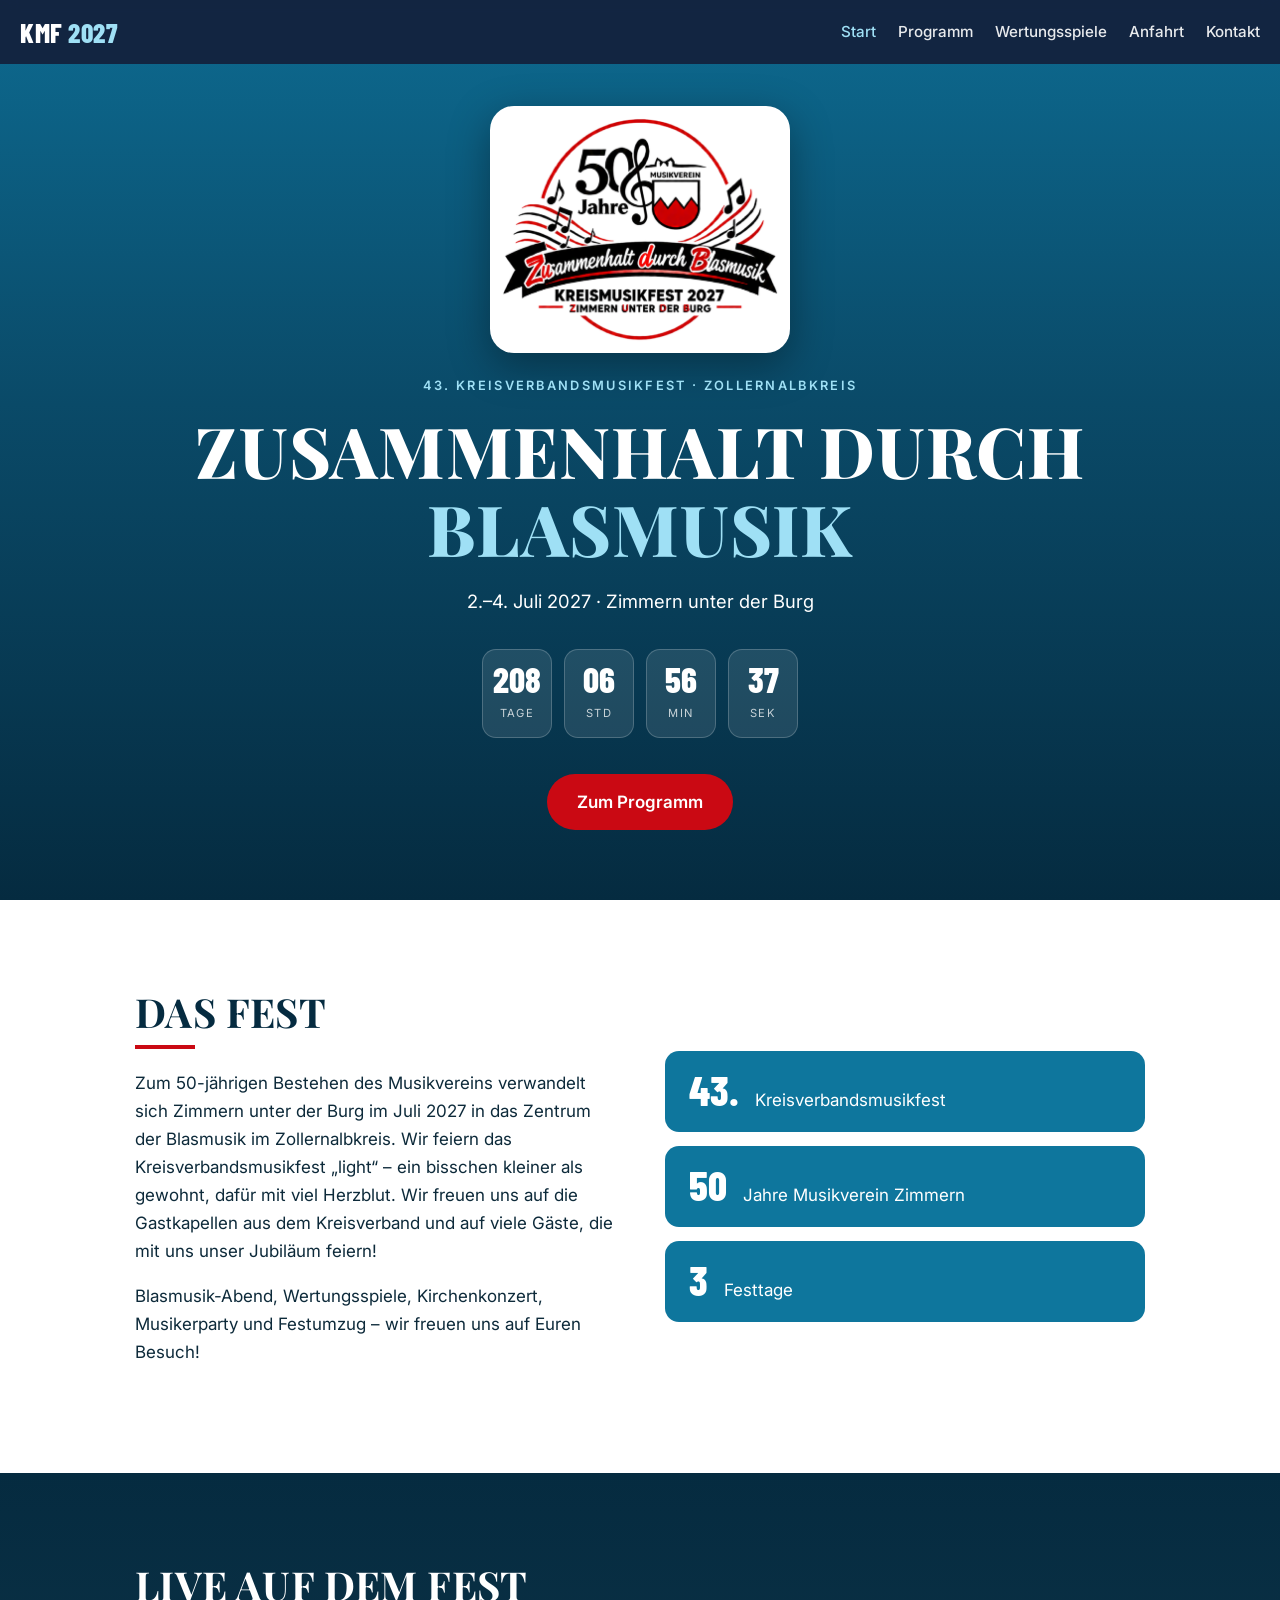
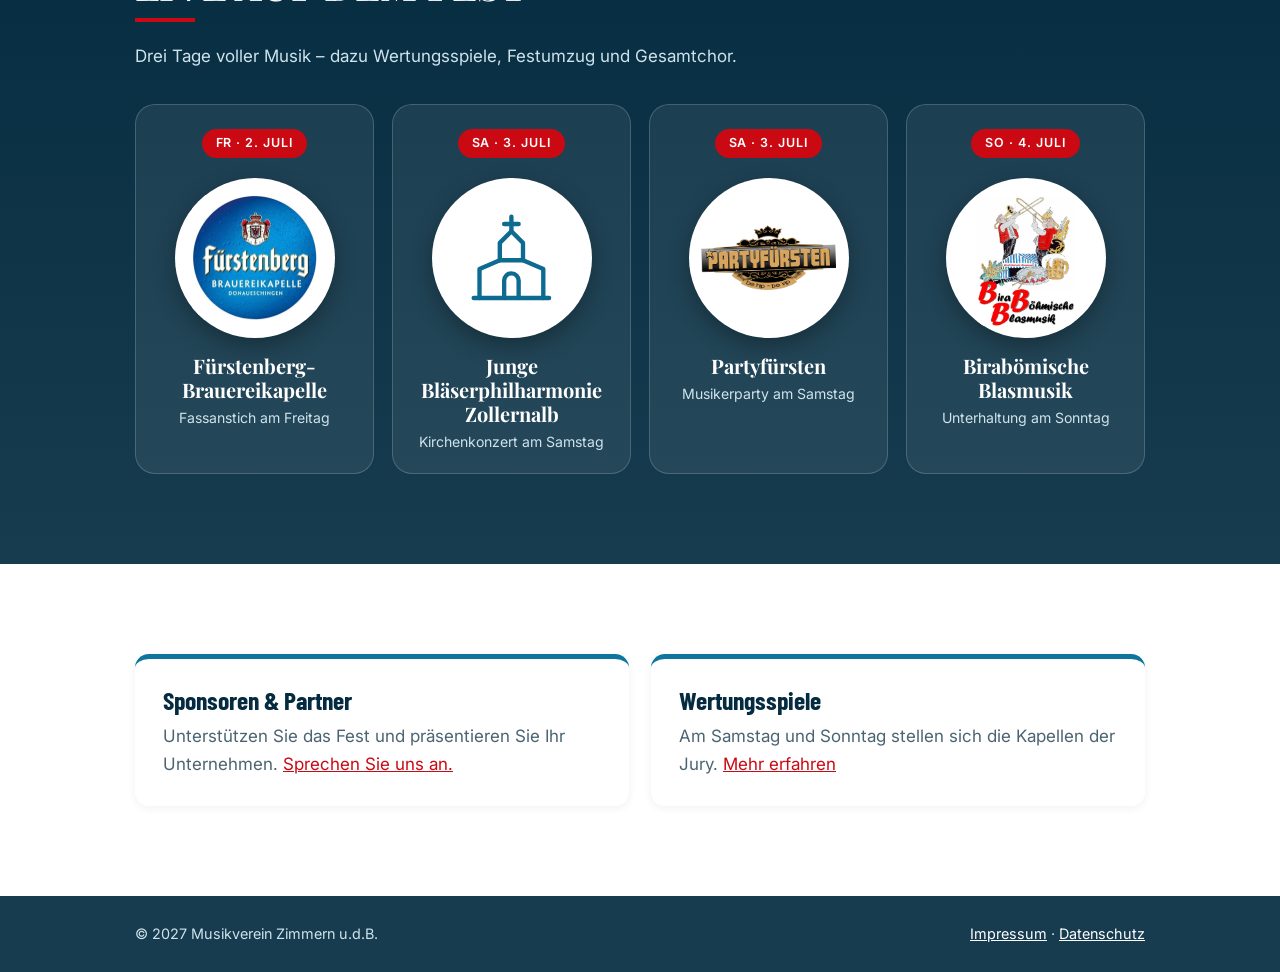
==== commit 9f94fb4f: "Add Junge Bläserphilharmonie concert tile to the lineup Co-Authored-By: Claude Sonnet 5.5 <noreply@a" ====
--- a/index.html
+++ b/index.html
@@ -60,13 +60,27 @@
   <section class="section lineup">
     <div class="wrap">
       <h2>Live auf dem Fest</h2>
-      <p class="lead">Drei Tage, drei Highlights – dazu Wertungsspiele, Festumzug und Gesamtchor.</p>
+      <p class="lead">Drei Tage voller Musik – dazu Wertungsspiele, Festumzug und Gesamtchor.</p>
       <div class="lineup-grid">
         <a class="act" href="programm.html#freitag">
           <span class="act-day">Fr · 2. Juli</span>
           <span class="act-logo"><img src="assets/bands/fuerstenberg.jpg" alt="Fürstenberg-Brauereikapelle Donaueschingen" width="500" height="501" loading="lazy"></span>
           <strong>Fürstenberg-Brauereikapelle</strong>
           <small>Fassanstich am Freitag</small>
+        </a>
+        <a class="act" href="programm.html#samstag">
+          <span class="act-day">Sa · 3. Juli</span>
+          <span class="act-logo icon">
+            <svg viewBox="0 0 64 64" role="img" aria-label="Kirche" fill="none" stroke="currentColor" stroke-width="3" stroke-linejoin="round" stroke-linecap="round">
+              <path d="M32 4v10M27 9h10"/>
+              <path d="M24 22l8-8 8 8v12H24z"/>
+              <path d="M10 60V40l14-6M54 60V40L40 34"/>
+              <path d="M6 60h52"/>
+              <path d="M27 60V48a5 5 0 0 1 10 0v12"/>
+            </svg>
+          </span>
+          <strong>Junge Bläserphilharmonie Zollernalb</strong>
+          <small>Kirchenkonzert am Samstag</small>
         </a>
         <a class="act" href="programm.html#samstag">
           <span class="act-day">Sa · 3. Juli</span>
--- a/css/style.css
+++ b/css/style.css
@@ -164,3 +164,12 @@
 .act small { color: #cfe3ec; font-size: .88rem; line-height: 1.4; }
 @media (max-width: 800px) { .lineup-grid { grid-template-columns: 1fr; } .act-logo { width: 170px; height: 170px; } }
 @media (prefers-reduced-motion: reduce) { .act, .act-logo { transition: none; } .act:hover, .act:hover .act-logo { transform: none; } }
+
+/* four acts */
+.lineup-grid { grid-template-columns: repeat(4, 1fr); gap: 18px; }
+.act { padding: 24px 14px 22px; }
+.act-logo { width: 160px; height: 160px; }
+.act-logo.icon { color: var(--navy-2); }
+.act-logo.icon svg { width: 58%; height: auto; }
+@media (max-width: 1000px) { .lineup-grid { grid-template-columns: repeat(2, 1fr); } }
+@media (max-width: 560px) { .lineup-grid { grid-template-columns: 1fr; } .act-logo { width: 170px; height: 170px; } }
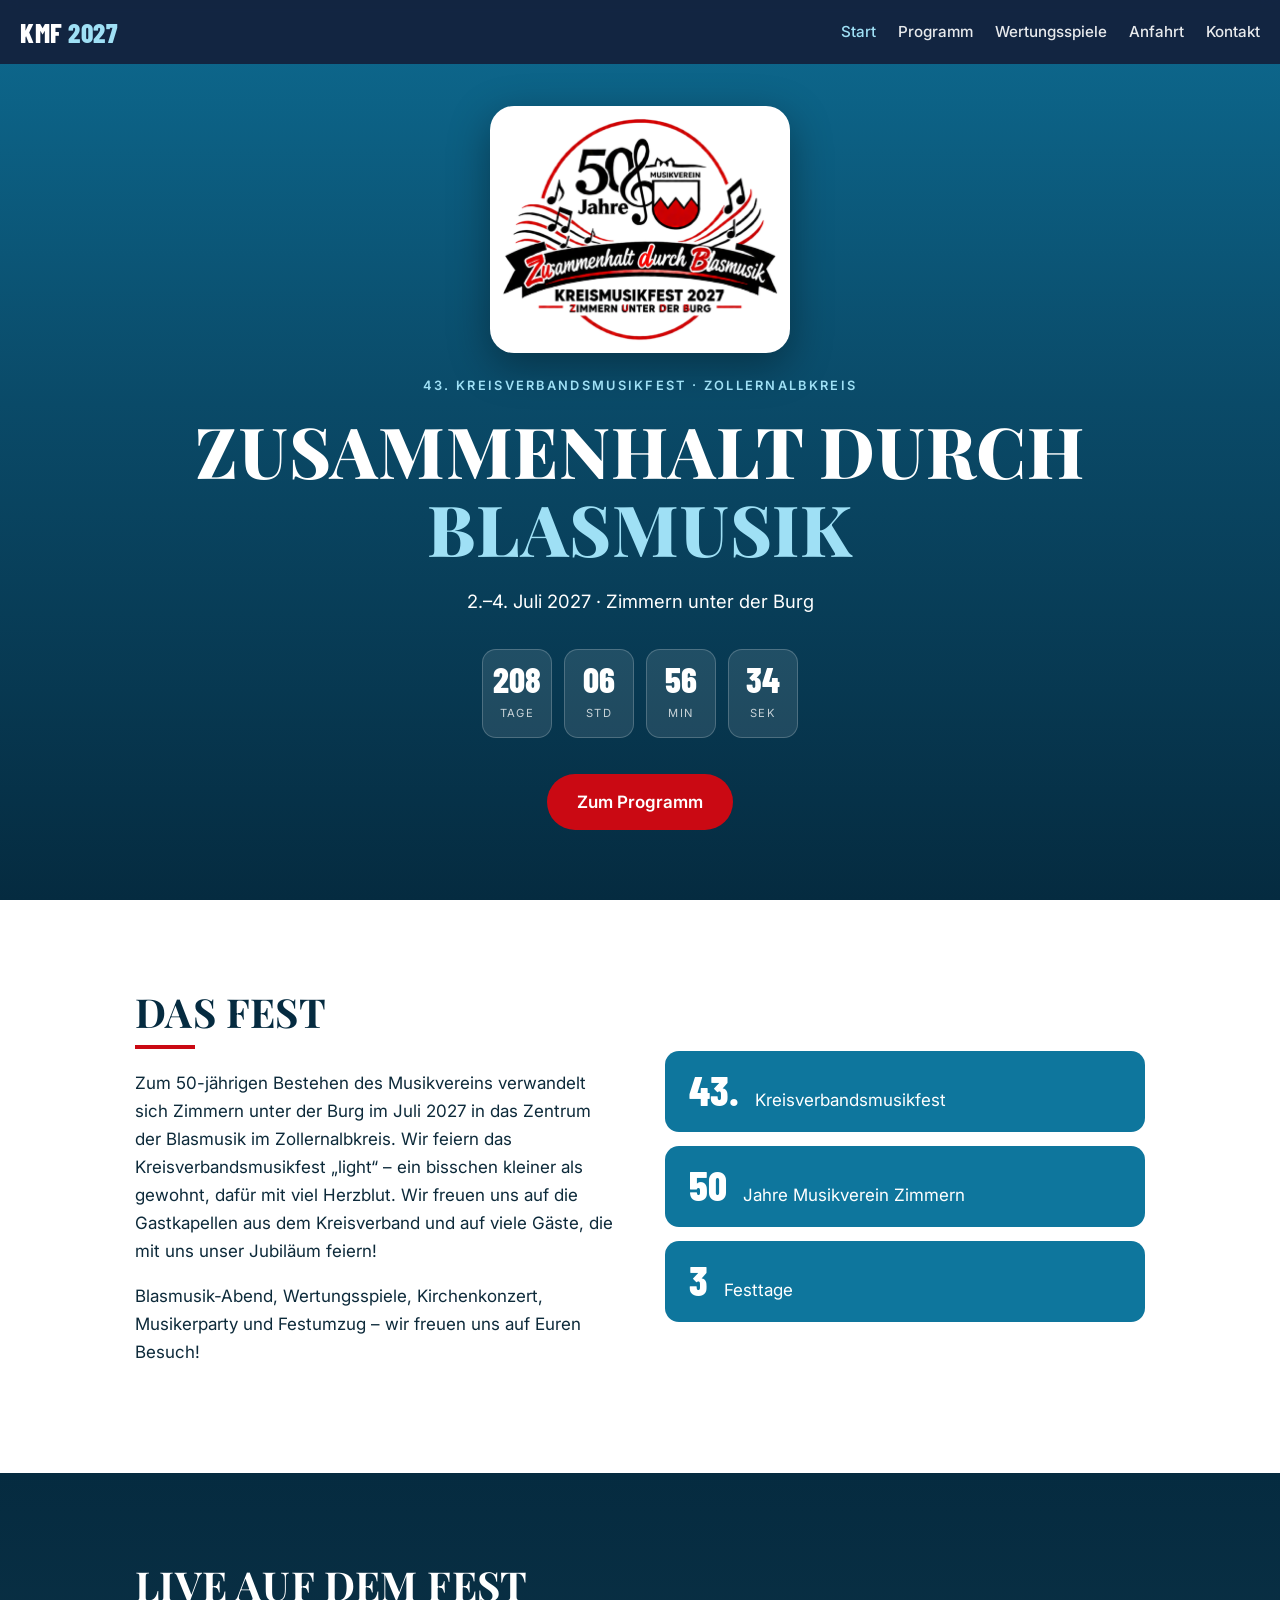
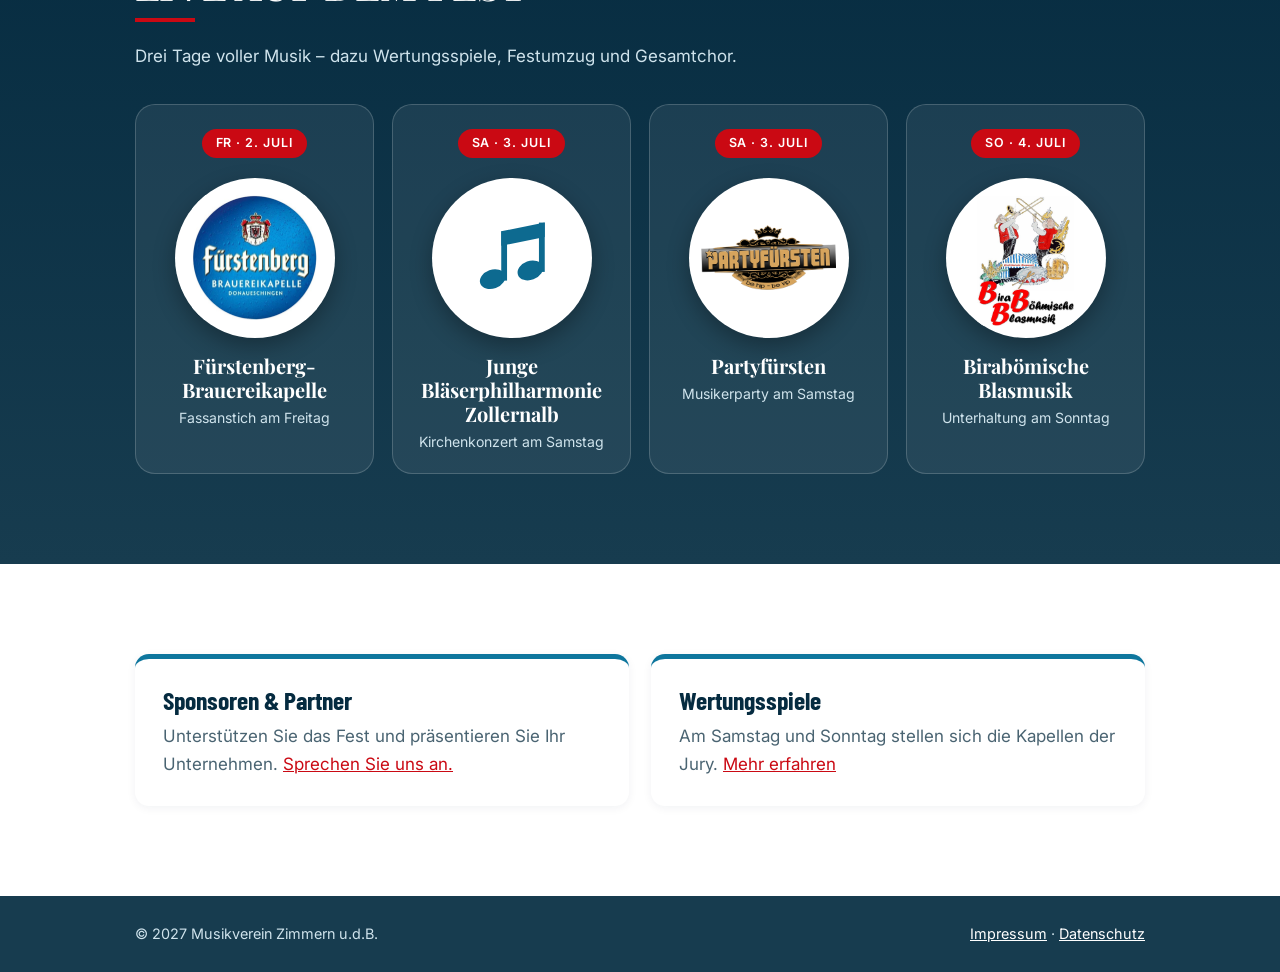
==== commit 39cb379e: "Use music-note icon for the concert tile Co-Authored-By: Claude Sonnet 5.5 <noreply@anthropic.com>" ====
--- a/index.html
+++ b/index.html
@@ -71,12 +71,12 @@
         <a class="act" href="programm.html#samstag">
           <span class="act-day">Sa · 3. Juli</span>
           <span class="act-logo icon">
-            <svg viewBox="0 0 64 64" role="img" aria-label="Kirche" fill="none" stroke="currentColor" stroke-width="3" stroke-linejoin="round" stroke-linecap="round">
-              <path d="M32 4v10M27 9h10"/>
-              <path d="M24 22l8-8 8 8v12H24z"/>
-              <path d="M10 60V40l14-6M54 60V40L40 34"/>
-              <path d="M6 60h52"/>
-              <path d="M27 60V48a5 5 0 0 1 10 0v12"/>
+            <svg viewBox="0 0 64 64" role="img" aria-label="Noten" fill="currentColor">
+              <ellipse cx="19" cy="47" rx="9" ry="6.5" transform="rotate(-20 19 47)"/>
+              <ellipse cx="45" cy="41" rx="9" ry="6.5" transform="rotate(-20 45 41)"/>
+              <rect x="25" y="14" width="4" height="34"/>
+              <rect x="51" y="8" width="4" height="34"/>
+              <path d="M25 14L55 8v10L25 24z"/>
             </svg>
           </span>
           <strong>Junge Bläserphilharmonie Zollernalb</strong>
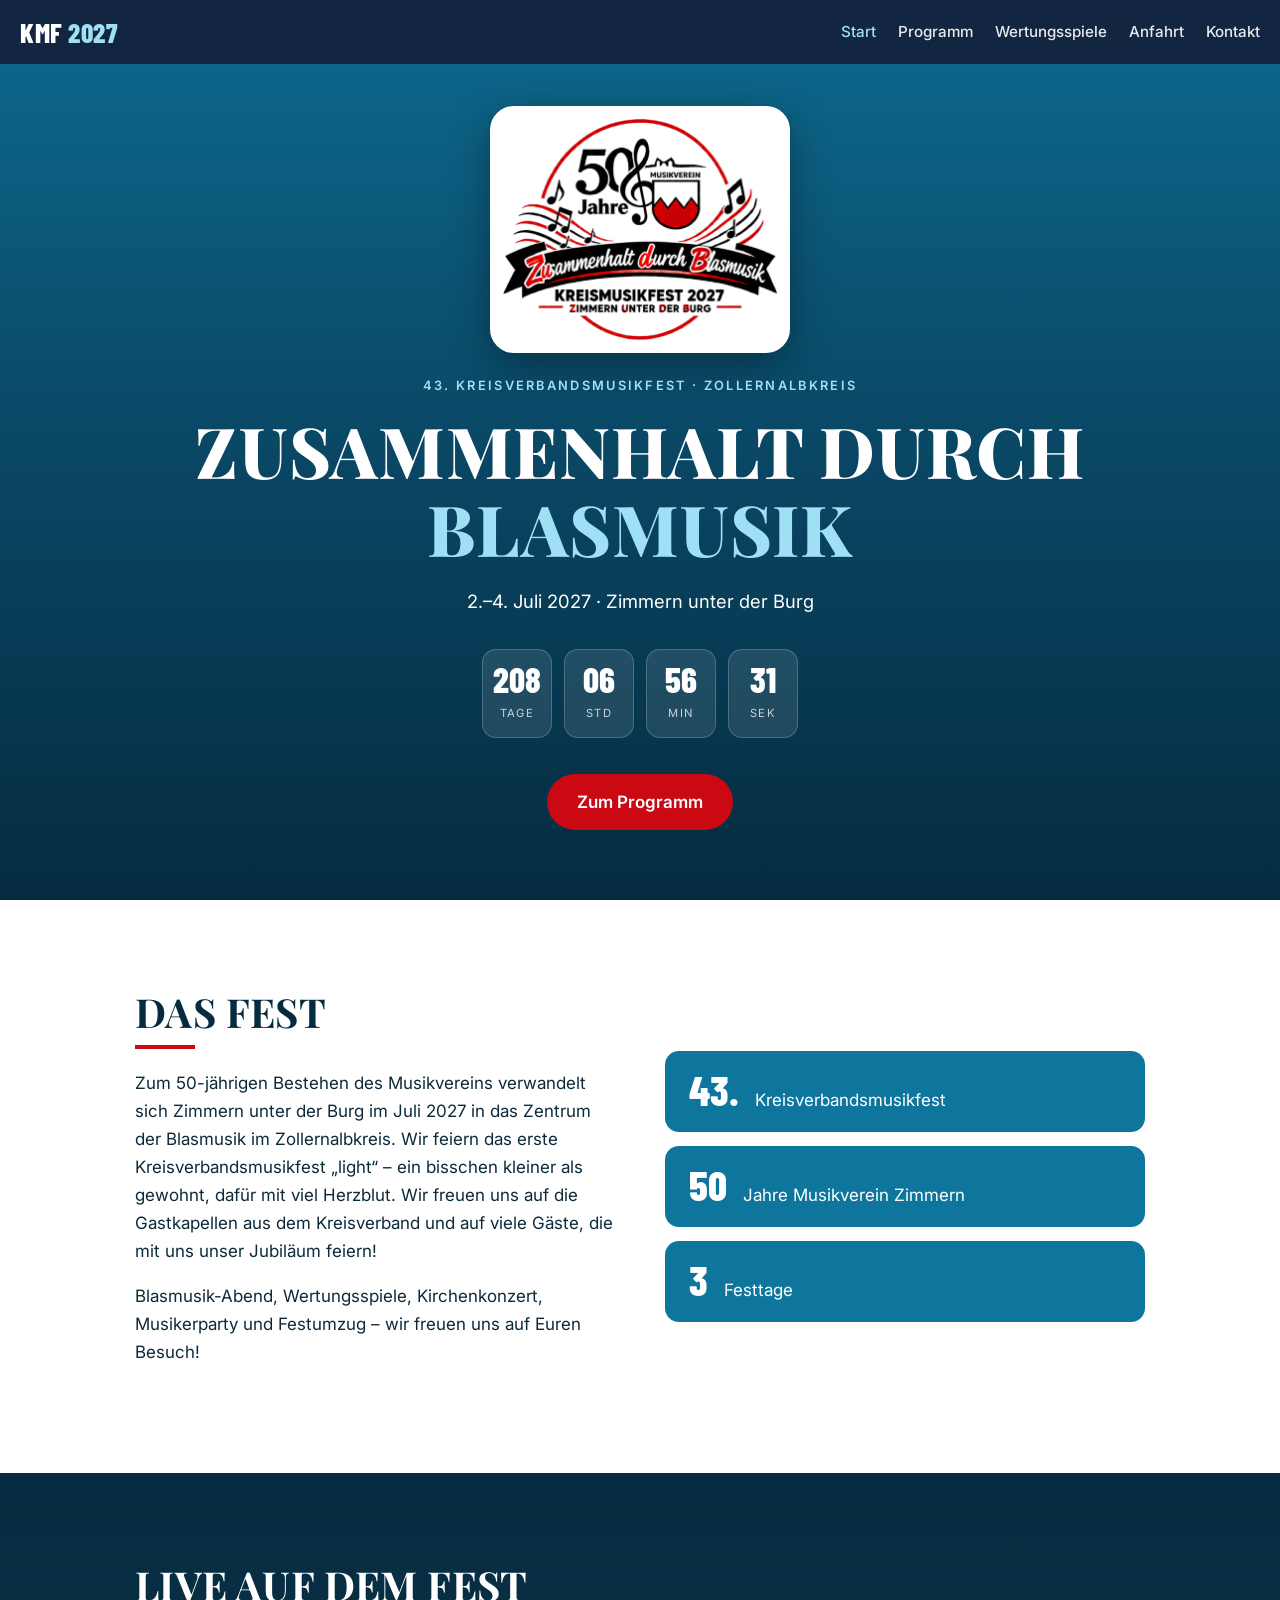
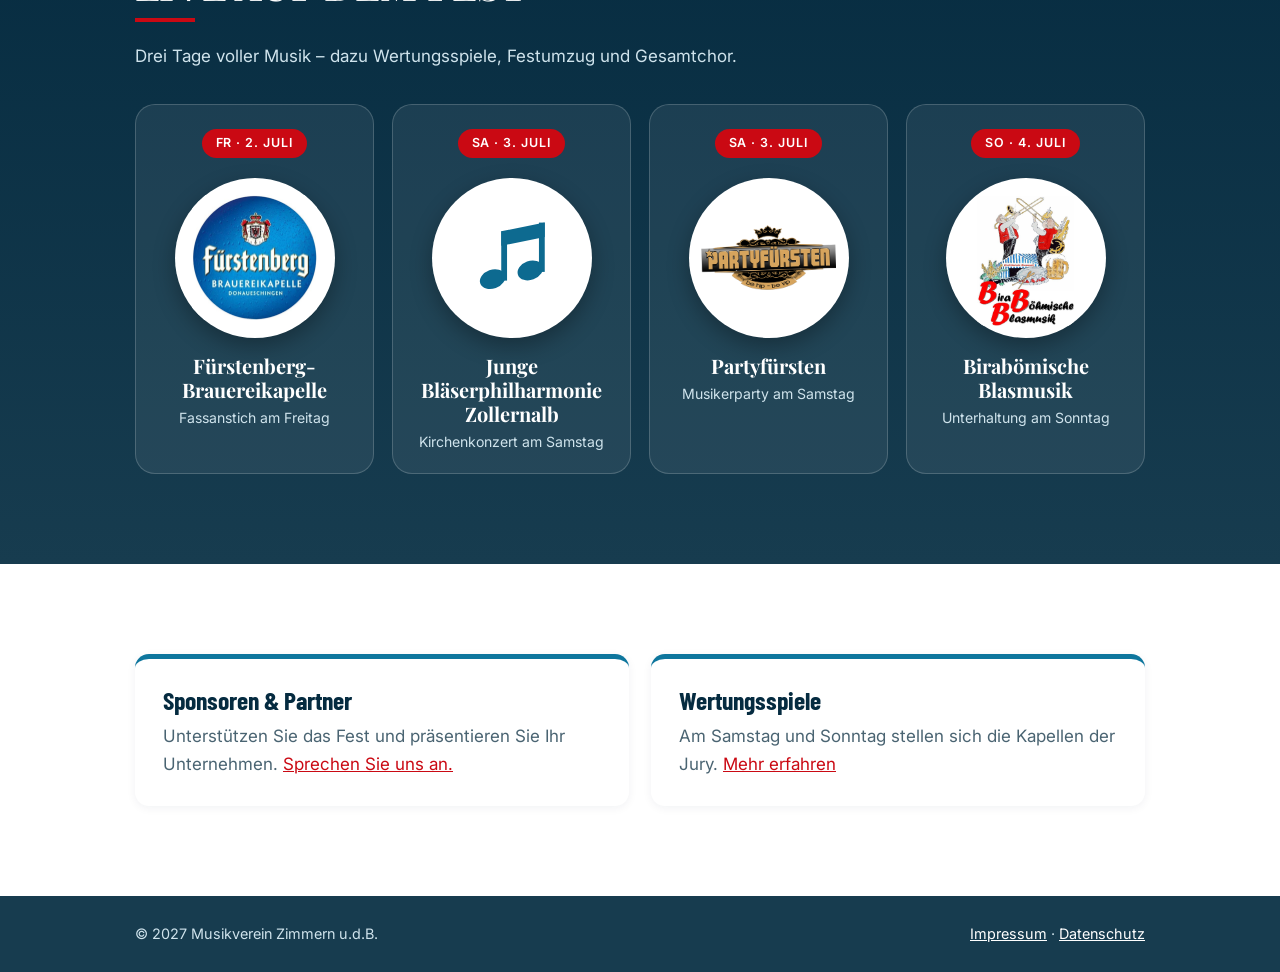
==== commit 58700443: "Call it the first Kreisverbandsmusikfest light Co-Authored-By: Claude Sonnet 5.5 <noreply@anthropic." ====
--- a/index.html
+++ b/index.html
@@ -46,7 +46,7 @@
     <div class="wrap two-col">
       <div>
         <h2>Das Fest</h2>
-        <p>Zum 50-jährigen Bestehen des Musikvereins verwandelt sich Zimmern unter der Burg im Juli 2027 in das Zentrum der Blasmusik im Zollernalbkreis. Wir feiern das Kreisverbandsmusikfest „light“ – ein bisschen kleiner als gewohnt, dafür mit viel Herzblut. Wir freuen uns auf die Gastkapellen aus dem Kreisverband und auf viele Gäste, die mit uns unser Jubiläum feiern!</p>
+        <p>Zum 50-jährigen Bestehen des Musikvereins verwandelt sich Zimmern unter der Burg im Juli 2027 in das Zentrum der Blasmusik im Zollernalbkreis. Wir feiern das erste Kreisverbandsmusikfest „light“ – ein bisschen kleiner als gewohnt, dafür mit viel Herzblut. Wir freuen uns auf die Gastkapellen aus dem Kreisverband und auf viele Gäste, die mit uns unser Jubiläum feiern!</p>
         <p>Blasmusik-Abend, Wertungsspiele, Kirchenkonzert, Musikerparty und Festumzug – wir freuen uns auf Euren Besuch!</p>
       </div>
       <ul class="facts">
